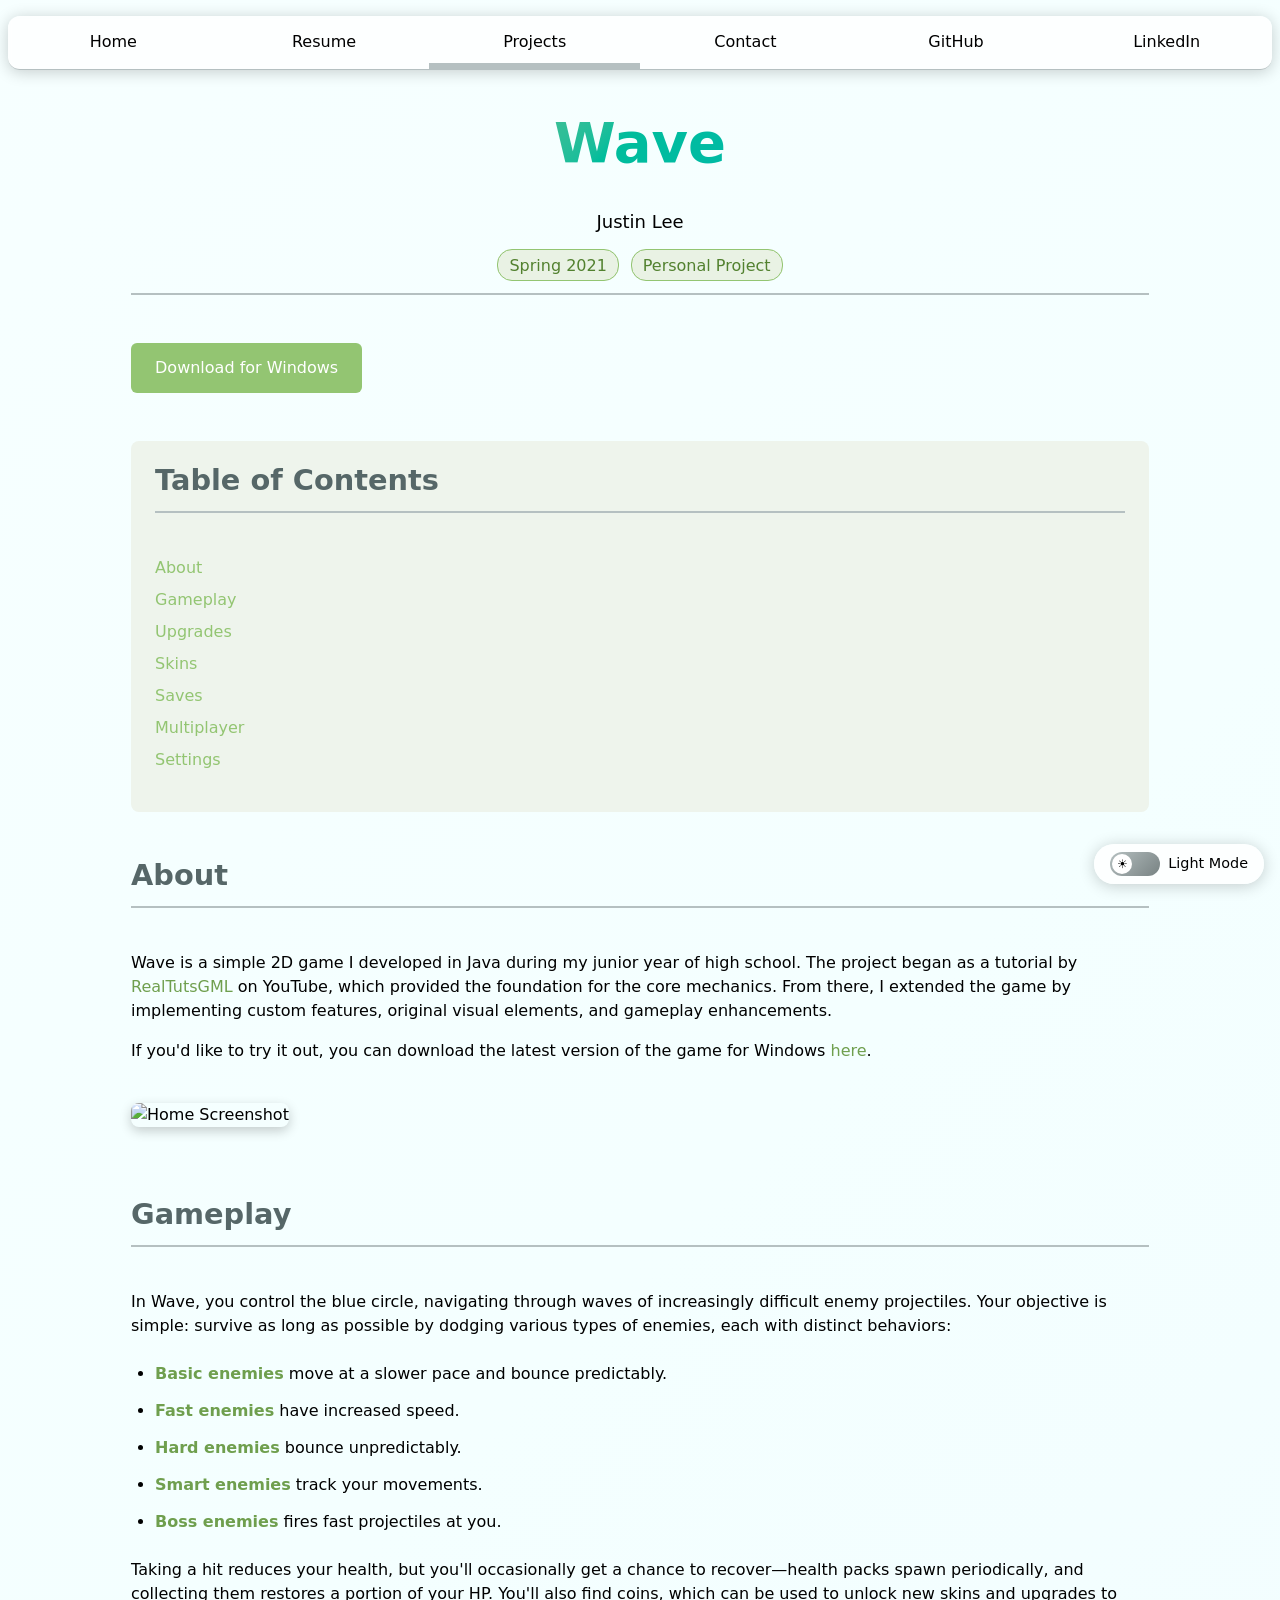
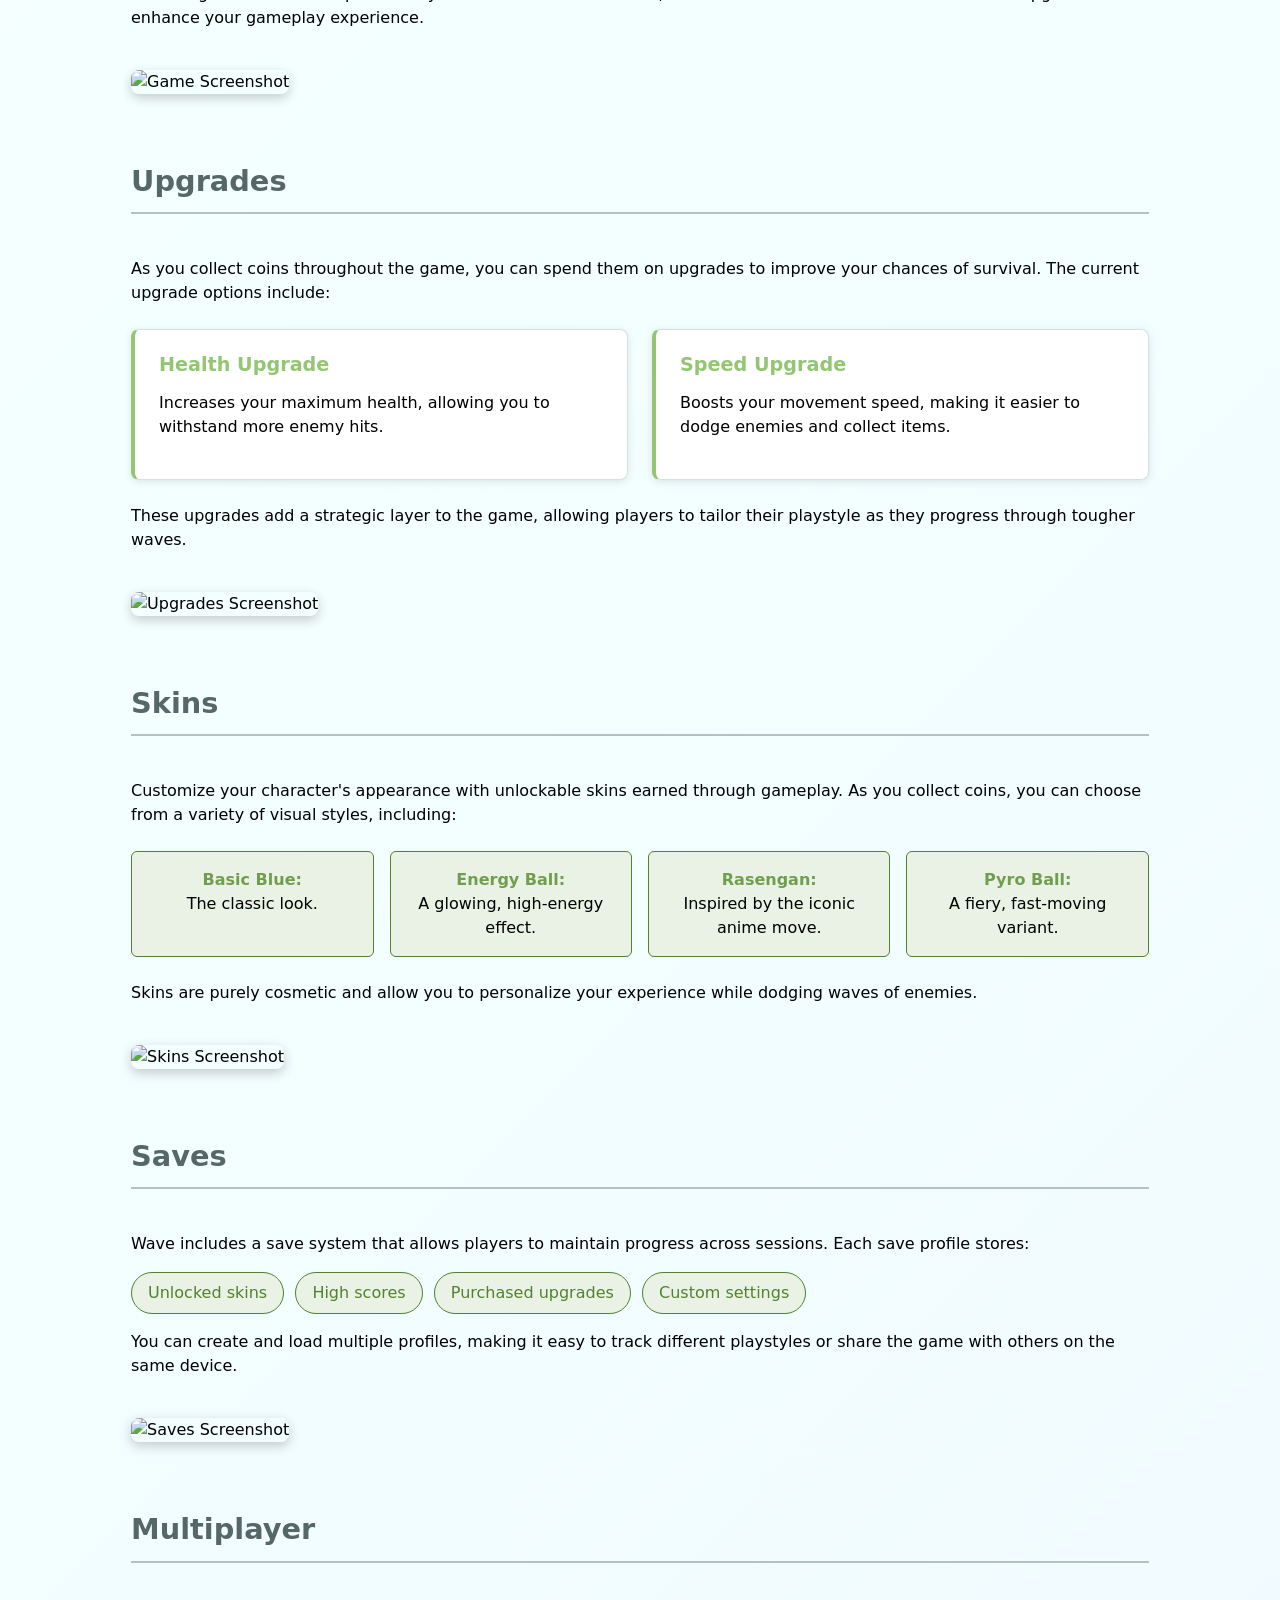
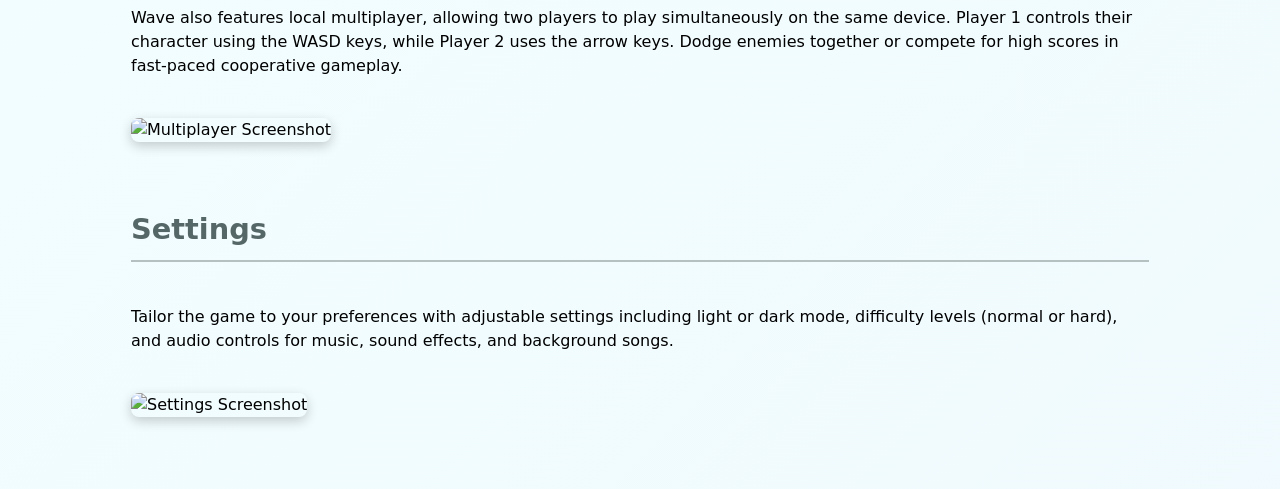
==== docs/index.html @ 5faae8b4 "fixed nav colors" ====
<!DOCTYPE html>
<html lang="en">

<head>
    <script src="script.js"></script>
    <link rel="stylesheet" href="styles.css">
    <meta charset="UTF-8">
    <meta name="viewport" content="width=device-width, initial-scale=1.0">
    <title>Justin Lee: Wave</title>
    <link rel="icon" type="image/x-icon" href="favicon.ico">
</head>

<body>
    <div class="content project-detail">
        <header class="project-header">
            <h1>Wave</h1>
            <div class="project-meta">
                <p class="project-author">Justin Lee</p>
                <div class="project-info">
                    <span class="project-date">Spring 2021</span>
                    <span class="project-category">Personal Project</span>
                </div>
            </div>
        </header>

        <div class="project-badges">
            <a href="https://github.com/musubi3/Wave/releases" target="_blank" class="project-download">Download for Windows</a>
        </div>

        <nav class="project-toc">
            <h2>Table of Contents</h2>
            <ul>
                <li><a href="#about">About</a></li>
                <li><a href="#gameplay">Gameplay</a></li>
                <li><a href="#upgrades">Upgrades</a></li>
                <li><a href="#skins">Skins</a></li>
                <li><a href="#saves">Saves</a></li>
                <li><a href="#multiplayer">Multiplayer</a></li>
                <li><a href="#settings">Settings</a></li>
            </ul>
        </nav>

        <section id="about" class="project-section">
            <h2>About</h2>
            <p>Wave is a simple 2D game I developed in Java during my junior year of high school. The project began as a
                tutorial by <a href="https://youtu.be/1gir2R7G9ws?si=3tcz1yNh1YVnM3s3" target="_blank">RealTutsGML</a>
                on YouTube, which provided the foundation for the core mechanics. From there, I extended the game by
                implementing custom features, original visual elements, and gameplay enhancements.</p>

            <p>If you'd like to try it out, you can download the latest version of the game for Windows <a
                    href="https://github.com/musubi3/Wave/releases" target="_blank">here</a>.</p>

            <img src="https://i.postimg.cc/P58YtTZk/Screenshot-2025-06-25-023050.png" alt="Home Screenshot"
                class="project-image">
        </section>

        <section id="gameplay" class="project-section">
            <h2>Gameplay</h2>
            <p>In Wave, you control the blue circle, navigating through waves of increasingly difficult enemy
                projectiles. Your objective is simple: survive as long as possible by dodging various types of enemies,
                each with distinct behaviors:</p>

            <ul class="enemy-list">
                <li><strong>Basic enemies</strong> move at a slower pace and bounce predictably.</li>
                <li><strong>Fast enemies</strong> have increased speed.</li>
                <li><strong>Hard enemies</strong> bounce unpredictably.</li>
                <li><strong>Smart enemies</strong> track your movements.</li>
                <li><strong>Boss enemies</strong> fires fast projectiles at you.</li>
            </ul>

            <p>Taking a hit reduces your health, but you'll occasionally get a chance to recover—health packs spawn
                periodically, and collecting them restores a portion of your HP. You'll also find coins, which can be
                used to unlock new skins and upgrades to enhance your gameplay experience.</p>

            <img src="https://i.postimg.cc/SNkLqJfF/gameplay.png" alt="Game Screenshot" class="project-image">
        </section>

        <section id="upgrades" class="project-section">
            <h2>Upgrades</h2>
            <p>As you collect coins throughout the game, you can spend them on upgrades to improve your chances of
                survival. The current upgrade options include:</p>

            <div class="feature-grid">
                <div class="feature-item">
                    <h3>Health Upgrade</h3>
                    <p>Increases your maximum health, allowing you to withstand more enemy hits.</p>
                </div>
                <div class="feature-item">
                    <h3>Speed Upgrade</h3>
                    <p>Boosts your movement speed, making it easier to dodge enemies and collect items.</p>
                </div>
            </div>

            <p>These upgrades add a strategic layer to the game, allowing players to tailor their playstyle as they
                progress through tougher waves.</p>

            <img src="https://i.postimg.cc/kXM2586C/Screenshot-2025-06-25-024602.png" alt="Upgrades Screenshot"
                class="project-image">
        </section>

        <section id="skins" class="project-section">
            <h2>Skins</h2>
            <p>Customize your character's appearance with unlockable skins earned through gameplay. As you collect
                coins, you can choose from a variety of visual styles, including:</p>

            <ul class="skin-list">
                <li><strong>Basic Blue:</strong><br>The classic look.</li>
                <li><strong>Energy Ball:</strong><br>A glowing, high-energy effect.</li>
                <li><strong>Rasengan:</strong><br>Inspired by the iconic anime move.</li>
                <li><strong>Pyro Ball:</strong><br>A fiery, fast-moving variant.</li>
            </ul>

            <p>Skins are purely cosmetic and allow you to personalize your experience while dodging waves of enemies.
            </p>

            <img src="https://i.postimg.cc/BbFfSmTp/Screenshot-2025-06-25-024614.png" alt="Skins Screenshot"
                class="project-image">
        </section>

        <section id="saves" class="project-section">
            <h2>Saves</h2>
            <p>Wave includes a save system that allows players to maintain progress across sessions. Each save profile
                stores:</p>

            <ul class="feature-list">
                <li>Unlocked skins</li>
                <li>High scores</li>
                <li>Purchased upgrades</li>
                <li>Custom settings</li>
            </ul>

            <p>You can create and load multiple profiles, making it easy to track different playstyles or share the game
                with others on the same device.</p>

            <img src="https://i.postimg.cc/NjYpFd8M/Screenshot-2025-06-25-024520.png" alt="Saves Screenshot"
                class="project-image">
        </section>

        <section id="multiplayer" class="project-section">
            <h2>Multiplayer</h2>
            <p>Wave also features local multiplayer, allowing two players to play simultaneously on the same device.
                Player 1 controls their character using the WASD keys, while Player 2 uses the arrow keys. Dodge enemies
                together or compete for high scores in fast-paced cooperative gameplay.</p>

            <img src="https://i.postimg.cc/QtF547D1/multiplayer.png" alt="Multiplayer Screenshot" class="project-image">
        </section>

        <section id="settings" class="project-section">
            <h2>Settings</h2>
            <p>Tailor the game to your preferences with adjustable settings including light or dark mode, difficulty
                levels (normal or hard), and audio controls for music, sound effects, and background songs.</p>

            <img src="https://i.postimg.cc/9fb0dQqT/settings.png" alt="Settings Screenshot" class="project-image">
        </section>
    </div>
</body>

</html>
---- docs/styles.css ----
:root {
    --color-accent: oklch(0.7686 0.1236 133.88);
    --max-width: 100ch;
    color-scheme: light dark;
}

/* Auto mode (respects OS preference) */
:root:not([color-scheme]) {
    --gradient1: oklch(100% 3% 200);
    --gradient2: oklch(98% 3% 220);
    --nav-bg: rgba(255, 255, 255, 0.8);
    --nav-bottom: oklch(80% 3% 200);
    --nav-shadow: oklch(0% 0% 0 / 0.2);

    --h2-bottom: oklch(80% 3% 200);
    --hero-h2: oklch(50% 5% 200);
    --tag-bg: oklch(from var(--color-accent) 95% 5% h);
    --toc-bg: oklch(from var(--color-accent) 96% 3% h);
    --tag-text: oklch(from var(--color-accent) 55% c h);
    --tag-hover: oklch(from var(--color-accent) 90% 5% h);
    --code: oklch(from var(--color-accent) 96% 3% h);
    --card-bg: white;
    --card-shadow: oklch(0% 0% 0 / 0.1);
    --card-border: oklch(90% 3% 200);
    --card-hover: oklch(0% 0% 0 / 0.15);
    --link: oklch(from var(--color-accent) 65% c h);
    --link-hover: oklch(from var(--color-accent) 80% c h);
    --text: black;

    --download: var(--color-accent);
    --download-hover: oklch(from var(--color-accent) 55% c h);
}

/* Dark mode when OS prefers dark and no manual override */
@media (prefers-color-scheme: dark) {
    :root:not([color-scheme]) {
        --gradient1: oklch(27% 3% 200);
        --gradient2: oklch(25% 3% 220);
        --nav-bg: rgba(50, 50, 50, 0.8);
        --nav-bottom: oklch(50% 3% 200);
        --nav-shadow: oklch(0% 0% 0 / 0.4);

        --h2-bottom: oklch(55% 3% 200);
        --hero-h2: oklch(70% 5% 200);
        --tag-bg: oklch(from var(--color-accent) 30% 10% h);
        --toc-bg: oklch(from var(--color-accent) 29% 3% h);
        --tag-text: var(--color-accent);
        --tag-hover: oklch(from var(--color-accent) 55% c h);
        --code: oklch(from var(--color-accent) 35% 3% h);
        --card-bg: oklch(25% 3% 200);
        --card-shadow: oklch(0% 0% 0 / 0.2);
        --card-border: oklch(35% 3% 200);
        --card-hover: oklch(0% 0% 0 / 0.7);
        --link: oklch(from var(--color-accent) 80% c h);
        --link-hover: oklch(from var(--color-accent) 95% c h);
        --text: oklch(85% 5% 200);

        --download: oklch(from var(--color-accent) 55% c h);
        --download-hover: var(--color-accent);
    }
}

:root[color-scheme="light"] {
    --gradient1: oklch(100% 3% 200);
    --gradient2: oklch(98% 3% 220);
    --nav-bg: rgba(255, 255, 255, 0.8);
    --nav-bottom: oklch(80% 3% 200);
    --nav-shadow: oklch(0% 0% 0 / 0.2);

    --h2-bottom: oklch(80% 3% 200);
    --hero-h2: oklch(50% 5% 200);
    --tag-bg: oklch(from var(--color-accent) 95% 5% h);
    --toc-bg: oklch(from var(--color-accent) 96% 3% h);
    --tag-text: oklch(from var(--color-accent) 55% c h);
    --tag-hover: oklch(from var(--color-accent) 90% 5% h);
    --code: oklch(from var(--color-accent) 96% 3% h);
    --card-bg: white;
    --card-shadow: oklch(0% 0% 0 / 0.1);
    --card-border: oklch(90% 3% 200);
    --card-hover: oklch(0% 0% 0 / 0.15);
    --link: oklch(from var(--color-accent) 65% c h);
    --link-hover: oklch(from var(--color-accent) 80% c h);
    --text: black;

    --download: var(--color-accent);
    --download-hover: oklch(from var(--color-accent) 55% c h);
}

:root[color-scheme="dark"] {
    --gradient1: oklch(27% 3% 200);
    --gradient2: oklch(25% 3% 220);
    --nav-bg: rgba(50, 50, 50, 0.8);
    --nav-bottom: oklch(50% 3% 200);
    --nav-shadow: oklch(0% 0% 0 / 0.4);

    --h2-bottom: oklch(55% 3% 200);
    --hero-h2: oklch(70% 5% 200);
    --tag-bg: oklch(from var(--color-accent) 30% 10% h);
    --toc-bg: oklch(from var(--color-accent) 29% 3% h);
    --tag-text: var(--color-accent);
    --tag-hover: oklch(from var(--color-accent) 55% c h);
    --code: oklch(from var(--color-accent) 35% 3% h);
    --card-bg: oklch(25% 3% 200);
    --card-shadow: oklch(0% 0% 0 / 0.2);
    --card-border: oklch(35% 3% 200);
    --card-hover: oklch(0% 0% 0 / 0.7);
    --link: oklch(from var(--color-accent) 80% c h);
    --link-hover: oklch(from var(--color-accent) 95% c h);
    --text: oklch(85% 5% 200);

    --download: oklch(from var(--color-accent) 55% c h);
    --download-hover: var(--color-accent);
}


body {
    font: 100%/1.5 system-ui;
    margin-top: 0;
    background: linear-gradient(135deg, var(--gradient1) 0%, var(--gradient2) 100%);
    min-height: 100vh;
    background-color: canvas;
    color: canvastext;
}

a {
    color: var(--link);
    text-decoration: none;
    transition: all 0.2s ease;
}

a:hover {
    color: var(--link-hover);
}

.content {
    max-width: var(--max-width);
    margin-inline: max(1em, (100% - var(--max-width)) / 2);
    color: var(--text);
}

.content h2 {
    border-bottom: 2px solid var(--h2-bottom);
    padding-bottom: 0.5em;
    margin-bottom: 1.5em;
    font-size: 1.8em;
}

.project-header {
    text-align: center;
    margin-bottom: 2em;
    padding-bottom: 1em;
    border-bottom: 2px solid var(--h2-bottom);
}

.project-hero {
    max-width: 65ch;
    height: auto;
    margin-bottom: 0;
}

.project-author {
    font-weight: 500;
    font-size: large;
}

.project-date,
.project-category {
    background: var(--tag-bg);
    border: 1px solid var(--color-accent);
    color: var(--tag-text);
    margin: 0.2em;
    padding: 0.35em 0.7em;
    border-radius: 15px;
}

.project-toc {
    background: var(--toc-bg);
    padding: 1.5em;
    border-radius: 8px;
    margin: 2em 0;
}

.project-toc h2 {
    margin-top: 0;
}

.project-toc ul {
    list-style: none;
    padding: 0;
}

.project-toc li {
    margin: 0.5em 0;
}

.project-toc a {
    color: var(--color-accent);
    text-decoration: none;
}

.project-toc a:hover {
    text-decoration: underline;
}

.nav-wrapper {
    position: sticky;
    top: 1em;
    z-index: 1000;
    margin-bottom: 2em;
}

.nav-wrapper nav {
    display: flex;
    max-width: 125ch;
    margin-inline: max(1em, (100% - 125ch) / 2);
    border-bottom: 1px solid var(--nav-bottom);
    background: var(--nav-bg);
    box-shadow: 0 2px 16px var(--nav-shadow);
    border-radius: 12px;
    overflow: hidden;
    margin: 1em auto 2em;
    backdrop-filter: blur(2px);
}


.nav-wrapper nav a {
    flex: 1;
    text-decoration: none;
    color: inherit;
    text-align: center;
    padding: 0.9em;
    transition: all 0.2s ease;
}

.nav-wrapper nav a:hover {
    border-bottom: 0.4em solid var(--color-accent);
    padding-bottom: 0.1em;
    background-color: color-mix(in oklch, var(--color-accent, oklch(65% 50% 200)), canvas 85%);
}


.nav-wrapper nav a.current {
    border-bottom: 0.4em solid var(--nav-bottom);
    padding-bottom: 0.1em
}

/* Theme Toggle Styles - BOTTOM RIGHT */
.theme-switcher {
    position: fixed;
    bottom: 1em;
    /* Changed from top to bottom */
    right: 1em;
    /* Keep right */
    display: flex;
    align-items: center;
    gap: 0.5em;
    background: var(--nav-bg);
    padding: 0.5em 1em;
    border-radius: 50px;
    box-shadow: 0 2px 16px var(--nav-shadow);
    z-index: 1001;
    backdrop-filter: blur(2px);
}

.theme-label {
    font-size: 0.9em;
    font-weight: 500;
    color: var(--text-color);
}

/* Switch styles */
.switch {
    position: relative;
    display: inline-block;
    width: 50px;
    height: 24px;
}

.switch input {
    opacity: 0;
    width: 0;
    height: 0;
}

.slider {
    position: absolute;
    cursor: pointer;
    top: 0;
    left: 0;
    right: 0;
    bottom: 0;
    background: linear-gradient(135deg, oklch(80% 3% 200), oklch(60% 3% 200));
    transition: .3s;
    border-radius: 34px;
}

.slider:before {
    position: absolute;
    content: "☀️";
    height: 20px;
    width: 20px;
    left: 2px;
    bottom: 2px;
    background: white;
    border-radius: 50%;
    transition: .3s;
    display: flex;
    align-items: center;
    justify-content: center;
    font-size: 12px;
    line-height: 1;
}

input:checked+.slider {
    background: linear-gradient(135deg, oklch(50% 3% 200), oklch(30% 3% 200));
}

input:checked+.slider:before {
    content: "🌙";
    transform: translateX(26px);
}

h1,
h2,
h3,
h4,
h5,
h6 {
    line-height: 1.1;
    text-wrap: balance;
    margin-bottom: 0.5em;
}

h1 {
    font-size: 350%;
    background: linear-gradient(135deg, var(--color-accent), oklch(65% 50% 200));
    -webkit-background-clip: text;
    background-clip: text;
    -webkit-text-fill-color: transparent;
    line-height: 1.3;
}

h2 {
    font-size: 200%;
    color: var(--hero-h2);
}

h3 {
    font-size: 150%;
}

h4 {
    font-size: 120%;
}

h5,
h6 {
    font-size: 110%;
}

strong {
    color: var(--link);
}

.project-section {
    margin: 3em 0;
}

/* Game-specific styles */
.project-download {
    background: var(--download);
    color: white;
    padding: 0.8em 1.5em;
    border-radius: 6px;
    text-decoration: none;
    font-weight: 500;
    display: inline-block;
    margin: 1em 0;
    transition: all 0.2s ease;
}

.project-download:hover {
    color: white;
    background: var(--download-hover);
}

.project-download:active,
.project-download:focus {
    background: var(--download);
}

.project-image {
    max-width: 100%;
    height: auto;
    border-radius: 8px;
    box-shadow: 0 4px 12px oklch(0% 0% 0 / 0.2);
    margin: 1.5em 0;
}

.enemy-list {
    margin: 1.5em 0;
    padding-left: 1.5em;
}

.enemy-list li {
    margin-bottom: 0.8em;
    line-height: 1.5;
}

.feature-list {
    display: flex;
    flex-wrap: wrap;
    gap: 0.7em;
    list-style: none;
    padding: 0;
}

.feature-list li {
    padding: 0.5em 1em;
    border-radius: 25px;
    margin: 0;
    font-weight: 500;
    background: var(--tag-bg);
    border: 1px solid var(--tag-text);
    color: var(--tag-text);
    text-decoration: none;
    transition: all 0.2s ease;
}

.feature-list li:hover {
    box-shadow: 0 4px 12px oklch(0% 0% 0 / 0.2);
    transform: translateY(-1px);
}

.feature-grid {
    display: grid;
    grid-template-columns: repeat(auto-fit, minmax(250px, 1fr));
    gap: 1.5em;
    margin: 1.5em 0;
}

.feature-grid {
    display: grid;
    grid-template-columns: repeat(auto-fit, minmax(250px, 1fr));
    gap: 1.5em;
    margin: 1.5em 0;
}

.feature-item {
    background: var(--card-bg);
    padding: 1.5em;
    border-radius: 8px;
    border-left: 4px solid var(--color-accent);
    box-shadow: 0 2px 8px var(--card-shadow);
    border-right: 1px solid var(--card-border);
    border-top: 1px solid var(--card-border);
    border-bottom: 1px solid var(--card-border);
    transition: all 0.2s ease;
}

.feature-item:hover {
    box-shadow: 0 4px 12px var(--card-hover);
    transform: translateY(-2px);
}

.feature-item h3 {
    color: var(--color-accent);
    margin: 0 0 0.5em 0;
    font-size: 1.2em;
}

.skin-list {
    display: grid;
    grid-template-columns: repeat(auto-fit, minmax(200px, 1fr));
    gap: 1em;
    list-style: none;
    padding: 0;
    margin: 1.5em 0;
}

.skin-list li {
    background: var(--tag-bg);
    padding: 1em;
    border-radius: 6px;
    text-align: center;
    border: 1px solid var(--tag-text);
    transition: all 0.2s ease;
}

.skin-list li:hover {
    box-shadow: 0 4px 12px oklch(0% 0% 0 / 0.2);
    transform: translateY(-1px);
}

/* Hide hamburger menu by default (desktop) */
.menu-toggle {
    display: none;
    background: none;
    border: none;
    font-size: 1.5em;
    padding: 0.5em;
    cursor: pointer;
    color: var(--color-accent);
}

/* MOBILE */
@media (max-width: 768px) {
    .hero-image img {
        width: 100%;
        height: auto;
    }

    .nav-wrapper {
        position: sticky;
        top: 0;
        z-index: 1000;
        background: var(--nav-bg);
        width: 100%;
        /* Ensures full width */
        border-bottom: 1px solid var(--nav-bottom);
        margin: 0;
        /* Remove margin gap */
    }

    .nav-wrapper nav {
        display: flex;
        flex-direction: column;
        position: absolute;
        top: 100%;
        left: 0;
        right: 0;
        width: 90%;
        /* make sure it stretches across */
        background: var(--nav-bg);
        box-shadow: 0 4px 12px var(--nav-shadow);
        border-radius: 12px;
        transform: translateY(-100%);
        opacity: 0;
        visibility: hidden;
        transition: all 0.3s ease;
    }

    .nav-wrapper nav.active {
        transform: translateY(0);
        opacity: 1;
        visibility: visible;
    }

    /* Make sure hamburger stays visible and clean */
    .menu-toggle {
        display: block;
        font-size: 1.8em;
        color: var(--color-accent);
        background: transparent !important;
        border: none;
        cursor: pointer;
        padding: 0.5em 0.8em;
    }

    .menu-toggle:focus,
    .menu-toggle:active {
        outline: none;
        background: transparent !important;
        /* Prevent green box */
    }

    body {
        margin: 0;
        overflow-x: hidden;
        /* avoid horizontal scrollbars */
        padding-bottom: 1.5em;
    }
}
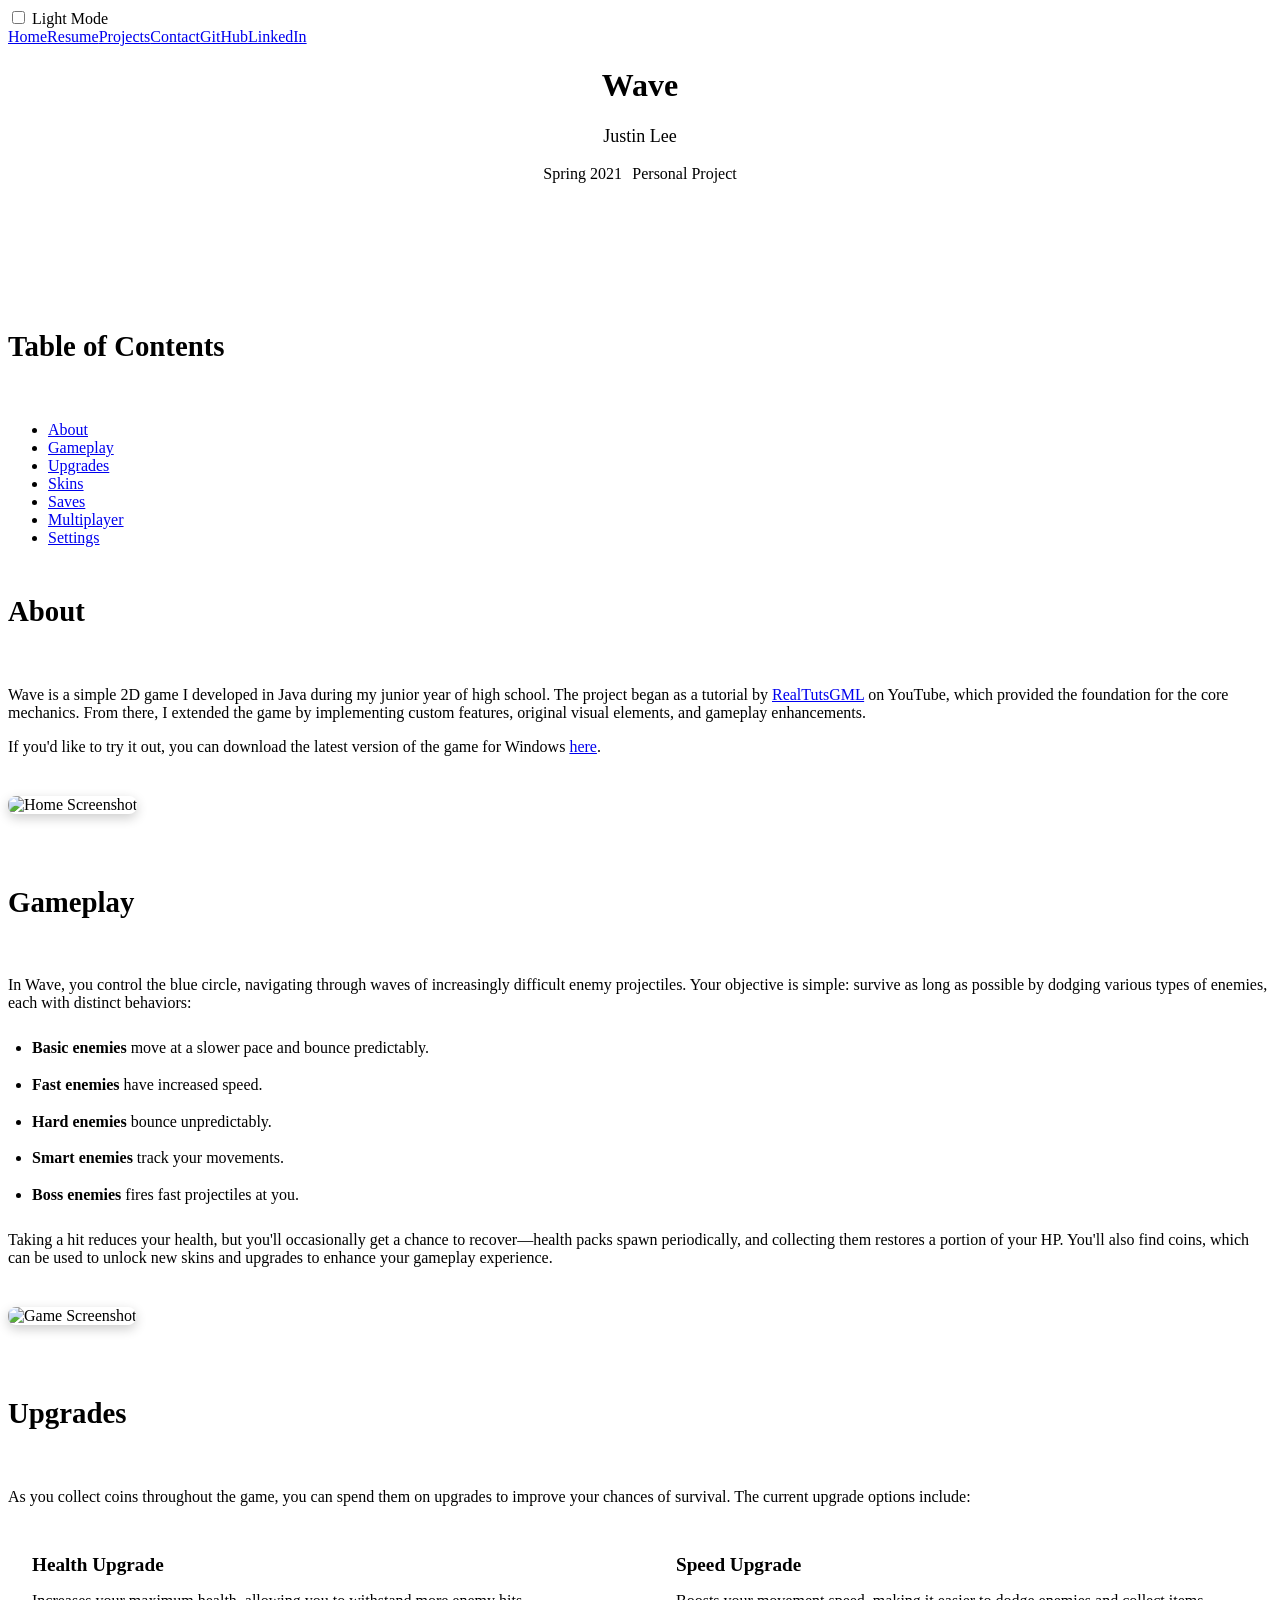
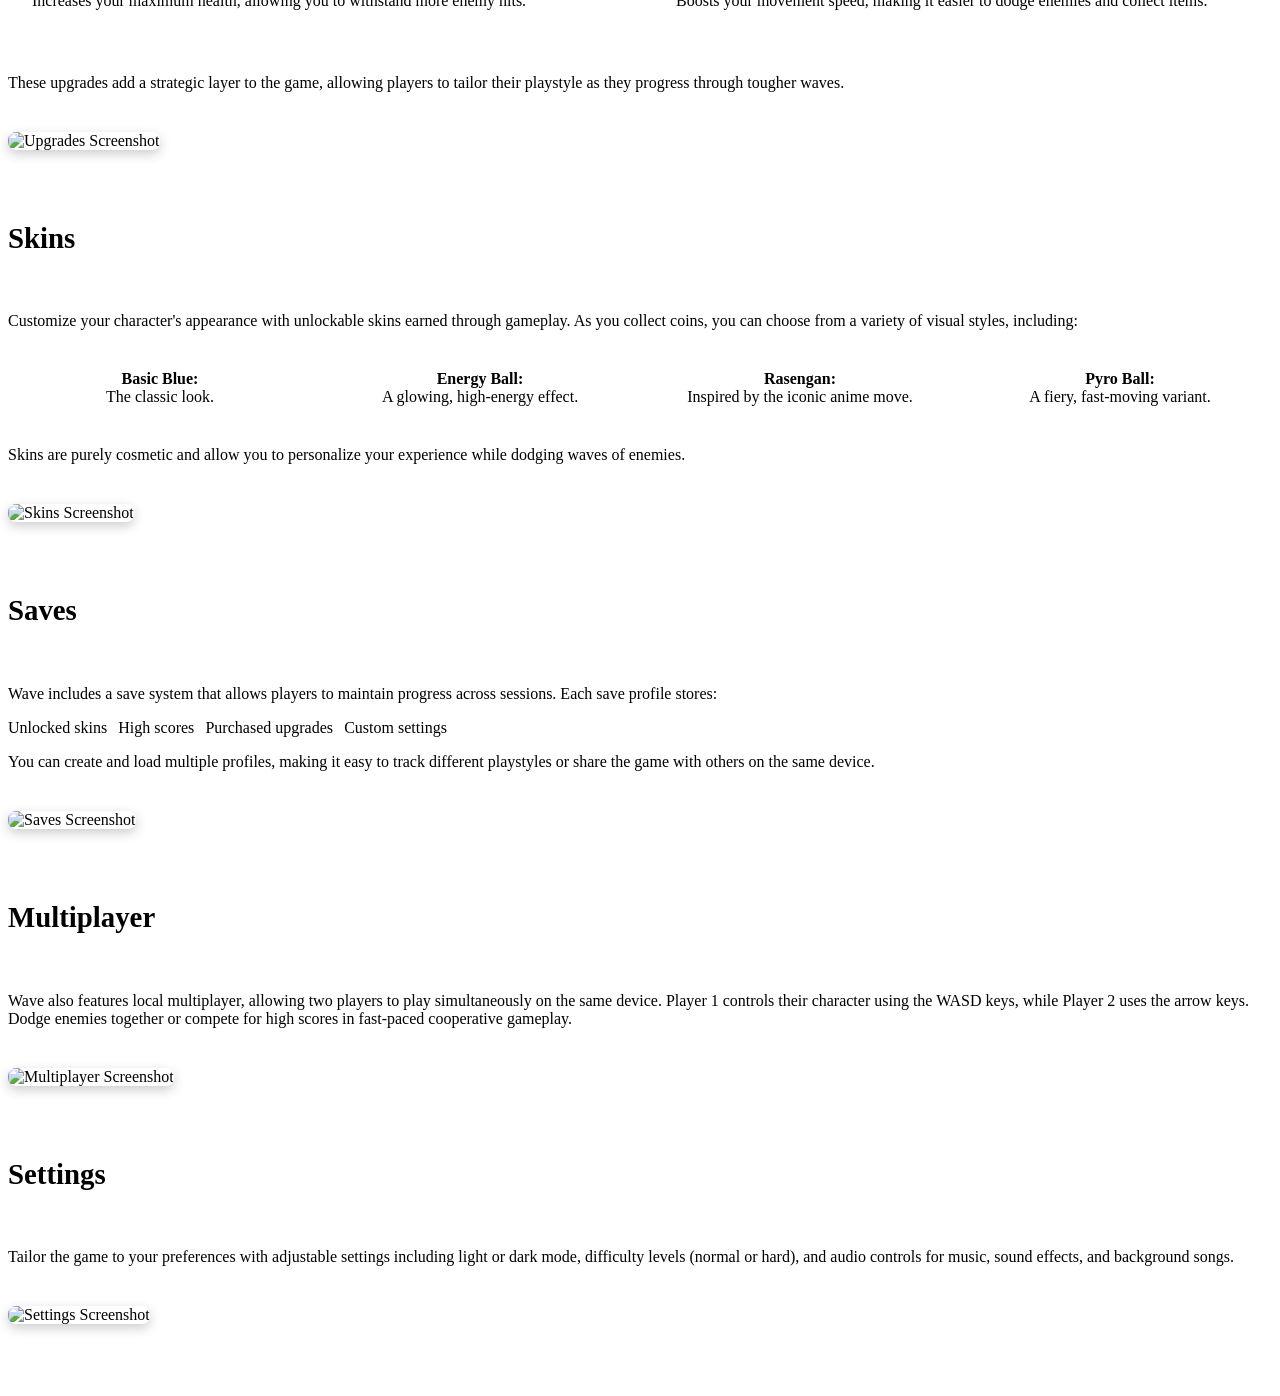
==== commit 3f89b64c: "Implemented global CSS" ====
--- a/docs/index.html
+++ b/docs/index.html
@@ -3,6 +3,7 @@
 
 <head>
     <script src="script.js"></script>
+    <link rel="stylesheet" href="https://musubi3.github.io/global.css">
     <link rel="stylesheet" href="styles.css">
     <meta charset="UTF-8">
     <meta name="viewport" content="width=device-width, initial-scale=1.0">
@@ -17,8 +18,8 @@
             <div class="project-meta">
                 <p class="project-author">Justin Lee</p>
                 <div class="project-info">
-                    <span class="project-date">Spring 2021</span>
-                    <span class="project-category">Personal Project</span>
+                    <span class="tag project-date">Spring 2021</span>
+                    <span class="tag project-category">Personal Project</span>
                 </div>
             </div>
         </header>
@@ -27,7 +28,7 @@
             <a href="https://github.com/musubi3/Wave/releases" target="_blank" class="project-download">Download for Windows</a>
         </div>
 
-        <nav class="project-toc">
+        <nav class="toc">
             <h2>Table of Contents</h2>
             <ul>
                 <li><a href="#about">About</a></li>
@@ -81,11 +82,11 @@
                 survival. The current upgrade options include:</p>
 
             <div class="feature-grid">
-                <div class="feature-item">
+                <div class="card feature-item">
                     <h3>Health Upgrade</h3>
                     <p>Increases your maximum health, allowing you to withstand more enemy hits.</p>
                 </div>
-                <div class="feature-item">
+                <div class="card feature-item">
                     <h3>Speed Upgrade</h3>
                     <p>Boosts your movement speed, making it easier to dodge enemies and collect items.</p>
                 </div>
@@ -123,10 +124,10 @@
                 stores:</p>
 
             <ul class="feature-list">
-                <li>Unlocked skins</li>
-                <li>High scores</li>
-                <li>Purchased upgrades</li>
-                <li>Custom settings</li>
+                <li class="tag">Unlocked skins</li>
+                <li class="tag">High scores</li>
+                <li class="tag">Purchased upgrades</li>
+                <li class="tag">Custom settings</li>
             </ul>
 
             <p>You can create and load multiple profiles, making it easy to track different playstyles or share the game
--- a/docs/styles.css
+++ b/docs/styles.css
@@ -1,141 +1,98 @@
-:root {
-    --color-accent: oklch(0.7686 0.1236 133.88);
-    --max-width: 100ch;
-    color-scheme: light dark;
-}
-
 /* Auto mode (respects OS preference) */
 :root:not([color-scheme]) {
-    --gradient1: oklch(100% 3% 200);
-    --gradient2: oklch(98% 3% 220);
-    --nav-bg: rgba(255, 255, 255, 0.8);
-    --nav-bottom: oklch(80% 3% 200);
-    --nav-shadow: oklch(0% 0% 0 / 0.2);
-
-    --h2-bottom: oklch(80% 3% 200);
-    --hero-h2: oklch(50% 5% 200);
-    --tag-bg: oklch(from var(--color-accent) 95% 5% h);
-    --toc-bg: oklch(from var(--color-accent) 96% 3% h);
-    --tag-text: oklch(from var(--color-accent) 55% c h);
-    --tag-hover: oklch(from var(--color-accent) 90% 5% h);
-    --code: oklch(from var(--color-accent) 96% 3% h);
-    --card-bg: white;
-    --card-shadow: oklch(0% 0% 0 / 0.1);
-    --card-border: oklch(90% 3% 200);
-    --card-hover: oklch(0% 0% 0 / 0.15);
-    --link: oklch(from var(--color-accent) 65% c h);
-    --link-hover: oklch(from var(--color-accent) 80% c h);
-    --text: black;
-
     --download: var(--color-accent);
     --download-hover: oklch(from var(--color-accent) 55% c h);
+    --skin-shadow: oklch(0% 0% 0 / 0.2);
 }
 
 /* Dark mode when OS prefers dark and no manual override */
 @media (prefers-color-scheme: dark) {
     :root:not([color-scheme]) {
-        --gradient1: oklch(27% 3% 200);
-        --gradient2: oklch(25% 3% 220);
-        --nav-bg: rgba(50, 50, 50, 0.8);
-        --nav-bottom: oklch(50% 3% 200);
-        --nav-shadow: oklch(0% 0% 0 / 0.4);
-
-        --h2-bottom: oklch(55% 3% 200);
-        --hero-h2: oklch(70% 5% 200);
-        --tag-bg: oklch(from var(--color-accent) 30% 10% h);
-        --toc-bg: oklch(from var(--color-accent) 29% 3% h);
-        --tag-text: var(--color-accent);
-        --tag-hover: oklch(from var(--color-accent) 55% c h);
-        --code: oklch(from var(--color-accent) 35% 3% h);
-        --card-bg: oklch(25% 3% 200);
-        --card-shadow: oklch(0% 0% 0 / 0.2);
-        --card-border: oklch(35% 3% 200);
-        --card-hover: oklch(0% 0% 0 / 0.7);
-        --link: oklch(from var(--color-accent) 80% c h);
-        --link-hover: oklch(from var(--color-accent) 95% c h);
-        --text: oklch(85% 5% 200);
-
         --download: oklch(from var(--color-accent) 55% c h);
         --download-hover: var(--color-accent);
+        --skin-shadow: oklch(0% 0% 0 / 0.7);
     }
 }
 
 :root[color-scheme="light"] {
-    --gradient1: oklch(100% 3% 200);
-    --gradient2: oklch(98% 3% 220);
-    --nav-bg: rgba(255, 255, 255, 0.8);
-    --nav-bottom: oklch(80% 3% 200);
-    --nav-shadow: oklch(0% 0% 0 / 0.2);
-
-    --h2-bottom: oklch(80% 3% 200);
-    --hero-h2: oklch(50% 5% 200);
-    --tag-bg: oklch(from var(--color-accent) 95% 5% h);
-    --toc-bg: oklch(from var(--color-accent) 96% 3% h);
-    --tag-text: oklch(from var(--color-accent) 55% c h);
-    --tag-hover: oklch(from var(--color-accent) 90% 5% h);
-    --code: oklch(from var(--color-accent) 96% 3% h);
-    --card-bg: white;
-    --card-shadow: oklch(0% 0% 0 / 0.1);
-    --card-border: oklch(90% 3% 200);
-    --card-hover: oklch(0% 0% 0 / 0.15);
-    --link: oklch(from var(--color-accent) 65% c h);
-    --link-hover: oklch(from var(--color-accent) 80% c h);
-    --text: black;
-
     --download: var(--color-accent);
     --download-hover: oklch(from var(--color-accent) 55% c h);
+    --skin-shadow: oklch(0% 0% 0 / 0.2);
 }
 
 :root[color-scheme="dark"] {
-    --gradient1: oklch(27% 3% 200);
-    --gradient2: oklch(25% 3% 220);
-    --nav-bg: rgba(50, 50, 50, 0.8);
-    --nav-bottom: oklch(50% 3% 200);
-    --nav-shadow: oklch(0% 0% 0 / 0.4);
-
-    --h2-bottom: oklch(55% 3% 200);
-    --hero-h2: oklch(70% 5% 200);
-    --tag-bg: oklch(from var(--color-accent) 30% 10% h);
-    --toc-bg: oklch(from var(--color-accent) 29% 3% h);
-    --tag-text: var(--color-accent);
-    --tag-hover: oklch(from var(--color-accent) 55% c h);
-    --code: oklch(from var(--color-accent) 35% 3% h);
-    --card-bg: oklch(25% 3% 200);
-    --card-shadow: oklch(0% 0% 0 / 0.2);
-    --card-border: oklch(35% 3% 200);
-    --card-hover: oklch(0% 0% 0 / 0.7);
-    --link: oklch(from var(--color-accent) 80% c h);
-    --link-hover: oklch(from var(--color-accent) 95% c h);
-    --text: oklch(85% 5% 200);
-
     --download: oklch(from var(--color-accent) 55% c h);
     --download-hover: var(--color-accent);
-}
-
-
-body {
-    font: 100%/1.5 system-ui;
-    margin-top: 0;
-    background: linear-gradient(135deg, var(--gradient1) 0%, var(--gradient2) 100%);
-    min-height: 100vh;
-    background-color: canvas;
-    color: canvastext;
-}
-
-a {
-    color: var(--link);
-    text-decoration: none;
-    transition: all 0.2s ease;
-}
-
-a:hover {
-    color: var(--link-hover);
-}
-
-.content {
-    max-width: var(--max-width);
-    margin-inline: max(1em, (100% - var(--max-width)) / 2);
-    color: var(--text);
+    --skin-shadow: oklch(0% 0% 0 / 0.4);
+}
+
+/* ANIMATION */
+.project-detail > * {
+  opacity: 0;
+  animation: waveIn 0.8s ease forwards;
+}
+
+.project-header { animation-delay: 0.1s; }
+.project-badges { animation-delay: 0.2s; }
+.project-toc { animation-duration: 1s; animation-delay: 0.3s; }
+#about { animation-delay: 0.4s; }
+#gameplay { animation-delay: 0.5s; }
+#upgrades { animation-delay: 0.6s; }
+#skins { animation-delay: 0.7s; }
+#saves { animation-delay: 0.8s; }
+#multiplayer { animation-delay: 0.9s; }
+#settings { animation-delay: 1s; }
+
+/* Enemy spawn animations */
+.enemy-list li {
+  opacity: 0;
+  transform: translateX(-50px);
+  animation: enemySpawn 0.6s ease forwards;
+}
+
+.enemy-list li:nth-child(1) { animation-delay: 0.6s; }
+.enemy-list li:nth-child(2) { animation-delay: 0.7s; }
+.enemy-list li:nth-child(3) { animation-delay: 0.8s; }
+.enemy-list li:nth-child(4) { animation-delay: 0.9s; }
+.enemy-list li:nth-child(5) { animation-delay: 1s; }
+
+/* Keyframes */
+@keyframes waveIn {
+  to {
+    opacity: 1;
+    transform: translateY(0) scale(1);
+  }
+}
+
+@keyframes enemySpawn {
+  to {
+    opacity: 1;
+    transform: translateX(0) scale(1);
+  }
+}
+
+@keyframes upgradeUnlock {
+  to {
+    opacity: 1;
+    transform: translateY(0) rotateX(0);
+  }
+}
+
+@keyframes skinTransform {
+  to {
+    opacity: 1;
+    transform: scale(1) rotate(0);
+  }
+}
+
+/* Hover effects */
+.project-download:hover {
+  animation: hoverPulse 0.5s ease-in-out;
+}
+
+@keyframes hoverPulse {
+  0%, 100% { transform: scale(1); }
+  50% { transform: scale(1.05); }
 }
 
 .content h2 {
@@ -152,12 +109,6 @@
     border-bottom: 2px solid var(--h2-bottom);
 }
 
-.project-hero {
-    max-width: 65ch;
-    height: auto;
-    margin-bottom: 0;
-}
-
 .project-author {
     font-weight: 500;
     font-size: large;
@@ -165,201 +116,7 @@
 
 .project-date,
 .project-category {
-    background: var(--tag-bg);
-    border: 1px solid var(--color-accent);
-    color: var(--tag-text);
     margin: 0.2em;
-    padding: 0.35em 0.7em;
-    border-radius: 15px;
-}
-
-.project-toc {
-    background: var(--toc-bg);
-    padding: 1.5em;
-    border-radius: 8px;
-    margin: 2em 0;
-}
-
-.project-toc h2 {
-    margin-top: 0;
-}
-
-.project-toc ul {
-    list-style: none;
-    padding: 0;
-}
-
-.project-toc li {
-    margin: 0.5em 0;
-}
-
-.project-toc a {
-    color: var(--color-accent);
-    text-decoration: none;
-}
-
-.project-toc a:hover {
-    text-decoration: underline;
-}
-
-.nav-wrapper {
-    position: sticky;
-    top: 1em;
-    z-index: 1000;
-    margin-bottom: 2em;
-}
-
-.nav-wrapper nav {
-    display: flex;
-    max-width: 125ch;
-    margin-inline: max(1em, (100% - 125ch) / 2);
-    border-bottom: 1px solid var(--nav-bottom);
-    background: var(--nav-bg);
-    box-shadow: 0 2px 16px var(--nav-shadow);
-    border-radius: 12px;
-    overflow: hidden;
-    margin: 1em auto 2em;
-    backdrop-filter: blur(2px);
-}
-
-
-.nav-wrapper nav a {
-    flex: 1;
-    text-decoration: none;
-    color: inherit;
-    text-align: center;
-    padding: 0.9em;
-    transition: all 0.2s ease;
-}
-
-.nav-wrapper nav a:hover {
-    border-bottom: 0.4em solid var(--color-accent);
-    padding-bottom: 0.1em;
-    background-color: color-mix(in oklch, var(--color-accent, oklch(65% 50% 200)), canvas 85%);
-}
-
-
-.nav-wrapper nav a.current {
-    border-bottom: 0.4em solid var(--nav-bottom);
-    padding-bottom: 0.1em
-}
-
-/* Theme Toggle Styles - BOTTOM RIGHT */
-.theme-switcher {
-    position: fixed;
-    bottom: 1em;
-    /* Changed from top to bottom */
-    right: 1em;
-    /* Keep right */
-    display: flex;
-    align-items: center;
-    gap: 0.5em;
-    background: var(--nav-bg);
-    padding: 0.5em 1em;
-    border-radius: 50px;
-    box-shadow: 0 2px 16px var(--nav-shadow);
-    z-index: 1001;
-    backdrop-filter: blur(2px);
-}
-
-.theme-label {
-    font-size: 0.9em;
-    font-weight: 500;
-    color: var(--text-color);
-}
-
-/* Switch styles */
-.switch {
-    position: relative;
-    display: inline-block;
-    width: 50px;
-    height: 24px;
-}
-
-.switch input {
-    opacity: 0;
-    width: 0;
-    height: 0;
-}
-
-.slider {
-    position: absolute;
-    cursor: pointer;
-    top: 0;
-    left: 0;
-    right: 0;
-    bottom: 0;
-    background: linear-gradient(135deg, oklch(80% 3% 200), oklch(60% 3% 200));
-    transition: .3s;
-    border-radius: 34px;
-}
-
-.slider:before {
-    position: absolute;
-    content: "☀️";
-    height: 20px;
-    width: 20px;
-    left: 2px;
-    bottom: 2px;
-    background: white;
-    border-radius: 50%;
-    transition: .3s;
-    display: flex;
-    align-items: center;
-    justify-content: center;
-    font-size: 12px;
-    line-height: 1;
-}
-
-input:checked+.slider {
-    background: linear-gradient(135deg, oklch(50% 3% 200), oklch(30% 3% 200));
-}
-
-input:checked+.slider:before {
-    content: "🌙";
-    transform: translateX(26px);
-}
-
-h1,
-h2,
-h3,
-h4,
-h5,
-h6 {
-    line-height: 1.1;
-    text-wrap: balance;
-    margin-bottom: 0.5em;
-}
-
-h1 {
-    font-size: 350%;
-    background: linear-gradient(135deg, var(--color-accent), oklch(65% 50% 200));
-    -webkit-background-clip: text;
-    background-clip: text;
-    -webkit-text-fill-color: transparent;
-    line-height: 1.3;
-}
-
-h2 {
-    font-size: 200%;
-    color: var(--hero-h2);
-}
-
-h3 {
-    font-size: 150%;
-}
-
-h4 {
-    font-size: 120%;
-}
-
-h5,
-h6 {
-    font-size: 110%;
-}
-
-strong {
-    color: var(--link);
 }
 
 .project-section {
@@ -416,20 +173,15 @@
 }
 
 .feature-list li {
-    padding: 0.5em 1em;
-    border-radius: 25px;
     margin: 0;
     font-weight: 500;
-    background: var(--tag-bg);
-    border: 1px solid var(--tag-text);
-    color: var(--tag-text);
     text-decoration: none;
     transition: all 0.2s ease;
 }
 
 .feature-list li:hover {
-    box-shadow: 0 4px 12px oklch(0% 0% 0 / 0.2);
-    transform: translateY(-1px);
+    box-shadow: 0 4px 12px var(--skin-shadow);
+    transform: translateY(-2px);
 }
 
 .feature-grid {
@@ -447,20 +199,12 @@
 }
 
 .feature-item {
-    background: var(--card-bg);
     padding: 1.5em;
-    border-radius: 8px;
     border-left: 4px solid var(--color-accent);
-    box-shadow: 0 2px 8px var(--card-shadow);
     border-right: 1px solid var(--card-border);
     border-top: 1px solid var(--card-border);
     border-bottom: 1px solid var(--card-border);
     transition: all 0.2s ease;
-}
-
-.feature-item:hover {
-    box-shadow: 0 4px 12px var(--card-hover);
-    transform: translateY(-2px);
 }
 
 .feature-item h3 {
@@ -479,17 +223,17 @@
 }
 
 .skin-list li {
-    background: var(--tag-bg);
+    background: var(--tag);
     padding: 1em;
     border-radius: 6px;
     text-align: center;
-    border: 1px solid var(--tag-text);
+    border: 1px solid var(--tag-border);
     transition: all 0.2s ease;
 }
 
 .skin-list li:hover {
-    box-shadow: 0 4px 12px oklch(0% 0% 0 / 0.2);
-    transform: translateY(-1px);
+    box-shadow: 0 4px 12px var(--skin-shadow);
+    transform: translateY(-2px);
 }
 
 /* Hide hamburger menu by default (desktop) */
@@ -501,73 +245,4 @@
     padding: 0.5em;
     cursor: pointer;
     color: var(--color-accent);
-}
-
-/* MOBILE */
-@media (max-width: 768px) {
-    .hero-image img {
-        width: 100%;
-        height: auto;
-    }
-
-    .nav-wrapper {
-        position: sticky;
-        top: 0;
-        z-index: 1000;
-        background: var(--nav-bg);
-        width: 100%;
-        /* Ensures full width */
-        border-bottom: 1px solid var(--nav-bottom);
-        margin: 0;
-        /* Remove margin gap */
-    }
-
-    .nav-wrapper nav {
-        display: flex;
-        flex-direction: column;
-        position: absolute;
-        top: 100%;
-        left: 0;
-        right: 0;
-        width: 90%;
-        /* make sure it stretches across */
-        background: var(--nav-bg);
-        box-shadow: 0 4px 12px var(--nav-shadow);
-        border-radius: 12px;
-        transform: translateY(-100%);
-        opacity: 0;
-        visibility: hidden;
-        transition: all 0.3s ease;
-    }
-
-    .nav-wrapper nav.active {
-        transform: translateY(0);
-        opacity: 1;
-        visibility: visible;
-    }
-
-    /* Make sure hamburger stays visible and clean */
-    .menu-toggle {
-        display: block;
-        font-size: 1.8em;
-        color: var(--color-accent);
-        background: transparent !important;
-        border: none;
-        cursor: pointer;
-        padding: 0.5em 0.8em;
-    }
-
-    .menu-toggle:focus,
-    .menu-toggle:active {
-        outline: none;
-        background: transparent !important;
-        /* Prevent green box */
-    }
-
-    body {
-        margin: 0;
-        overflow-x: hidden;
-        /* avoid horizontal scrollbars */
-        padding-bottom: 1.5em;
-    }
 }
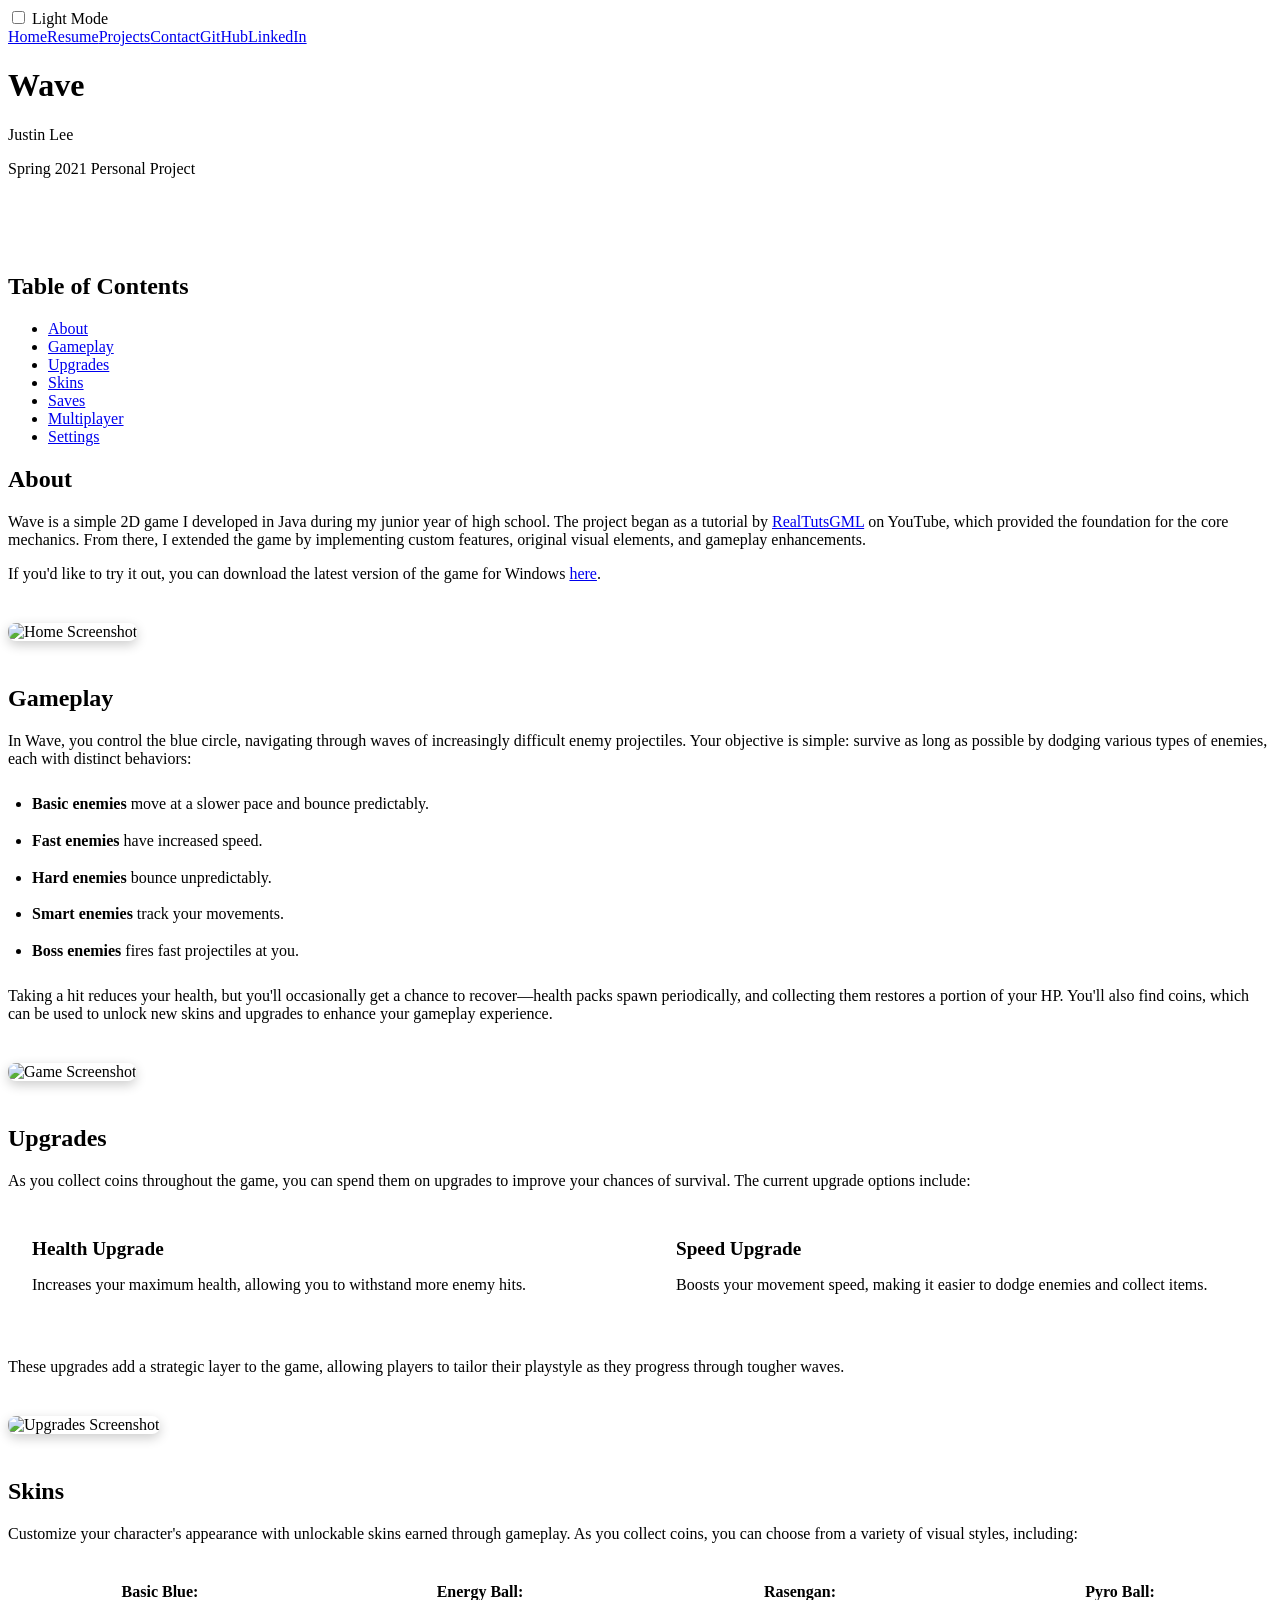
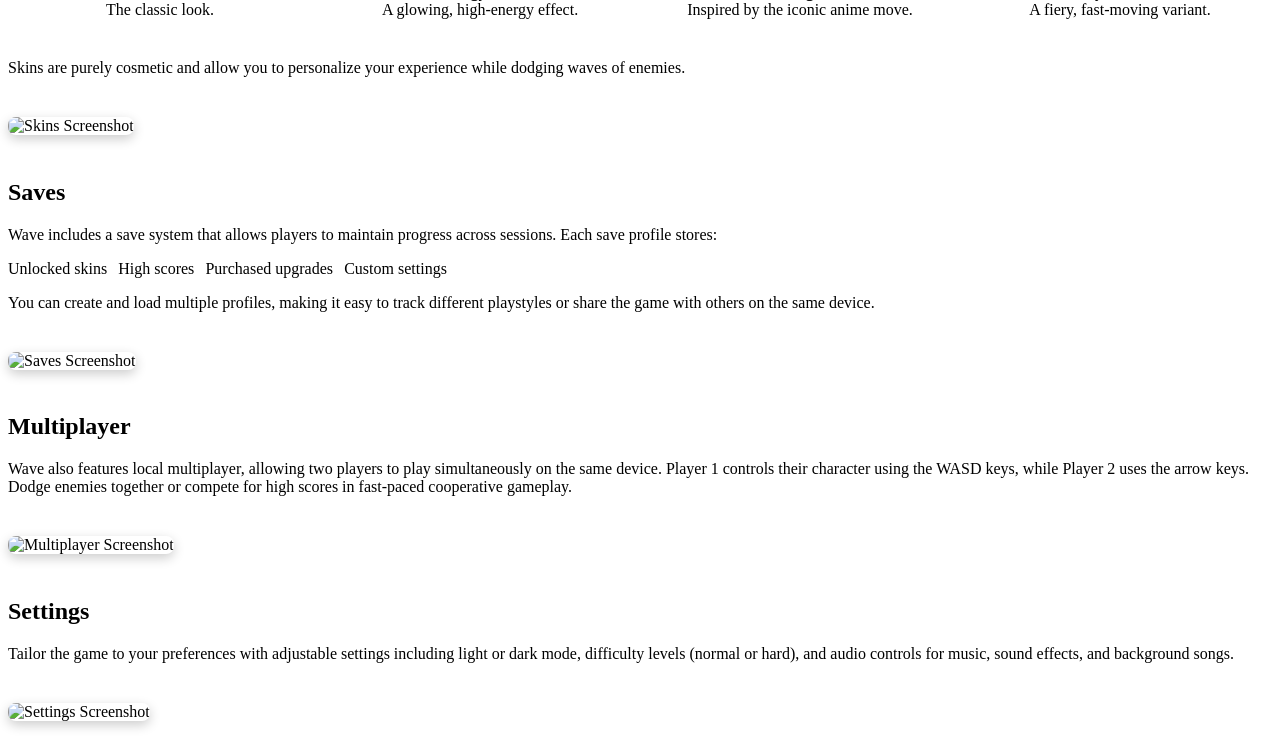
==== commit 97f7368f: "Updated tab title" ====
--- a/docs/index.html
+++ b/docs/index.html
@@ -7,7 +7,7 @@
     <link rel="stylesheet" href="styles.css">
     <meta charset="UTF-8">
     <meta name="viewport" content="width=device-width, initial-scale=1.0">
-    <title>Justin Lee: Wave</title>
+    <title>Wave</title>
     <link rel="icon" type="image/x-icon" href="favicon.ico">
 </head>
 
--- a/docs/styles.css
+++ b/docs/styles.css
@@ -95,34 +95,6 @@
   50% { transform: scale(1.05); }
 }
 
-.content h2 {
-    border-bottom: 2px solid var(--h2-bottom);
-    padding-bottom: 0.5em;
-    margin-bottom: 1.5em;
-    font-size: 1.8em;
-}
-
-.project-header {
-    text-align: center;
-    margin-bottom: 2em;
-    padding-bottom: 1em;
-    border-bottom: 2px solid var(--h2-bottom);
-}
-
-.project-author {
-    font-weight: 500;
-    font-size: large;
-}
-
-.project-date,
-.project-category {
-    margin: 0.2em;
-}
-
-.project-section {
-    margin: 3em 0;
-}
-
 /* Game-specific styles */
 .project-download {
     background: var(--download);
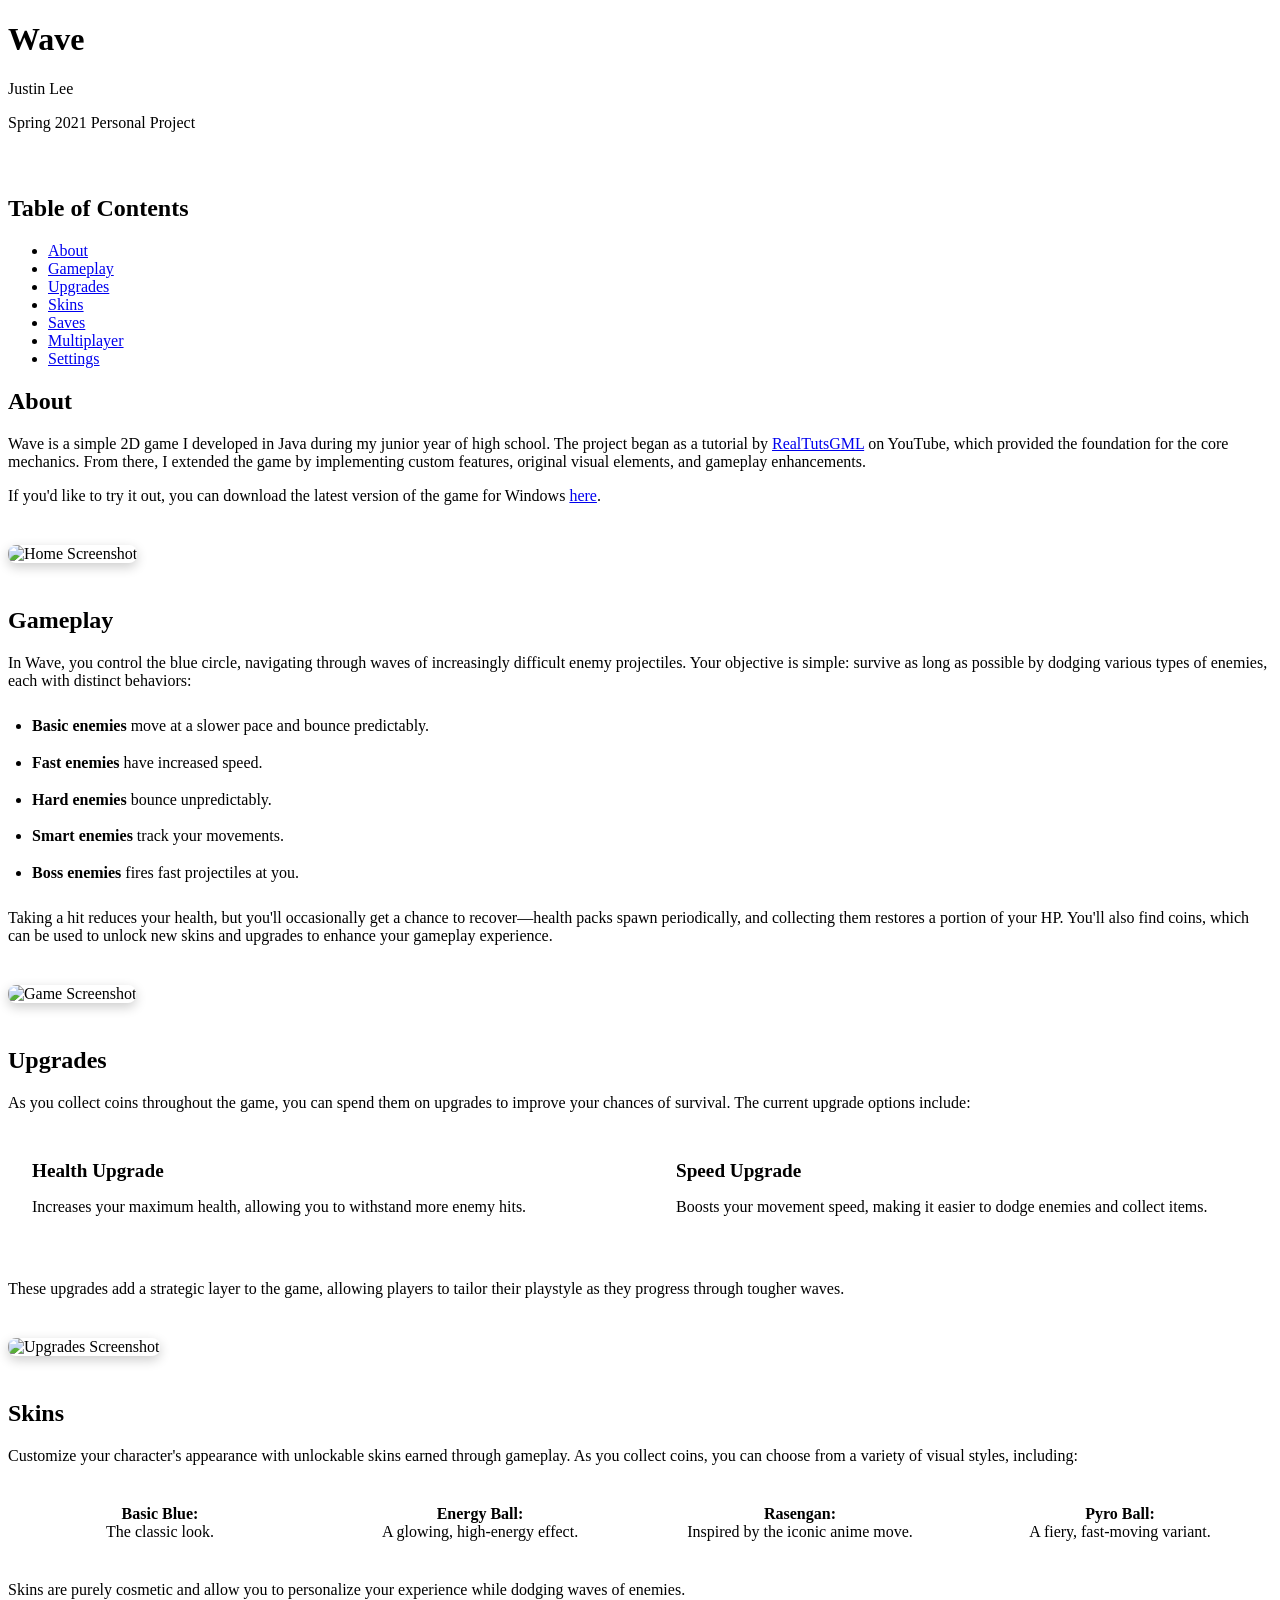
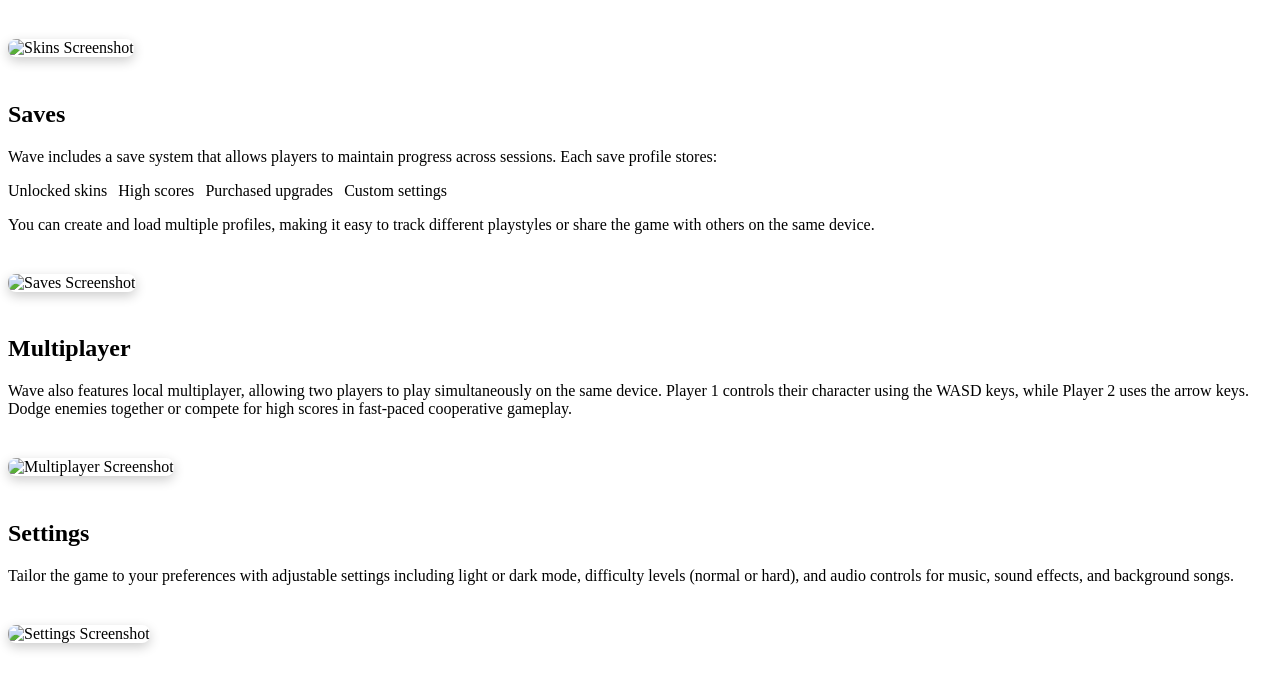
==== commit 02c5ad71: "Updated JS" ====
--- a/docs/index.html
+++ b/docs/index.html
@@ -2,7 +2,7 @@
 <html lang="en">
 
 <head>
-    <script src="script.js"></script>
+    <script src="https://musubi3.github.io/global.js" type="module"></script>
     <link rel="stylesheet" href="https://musubi3.github.io/global.css">
     <link rel="stylesheet" href="styles.css">
     <meta charset="UTF-8">
--- a/docs/styles.css
+++ b/docs/styles.css
@@ -104,7 +104,7 @@
     text-decoration: none;
     font-weight: 500;
     display: inline-block;
-    margin: 1em 0;
+    margin: 0;
     transition: all 0.2s ease;
 }
 
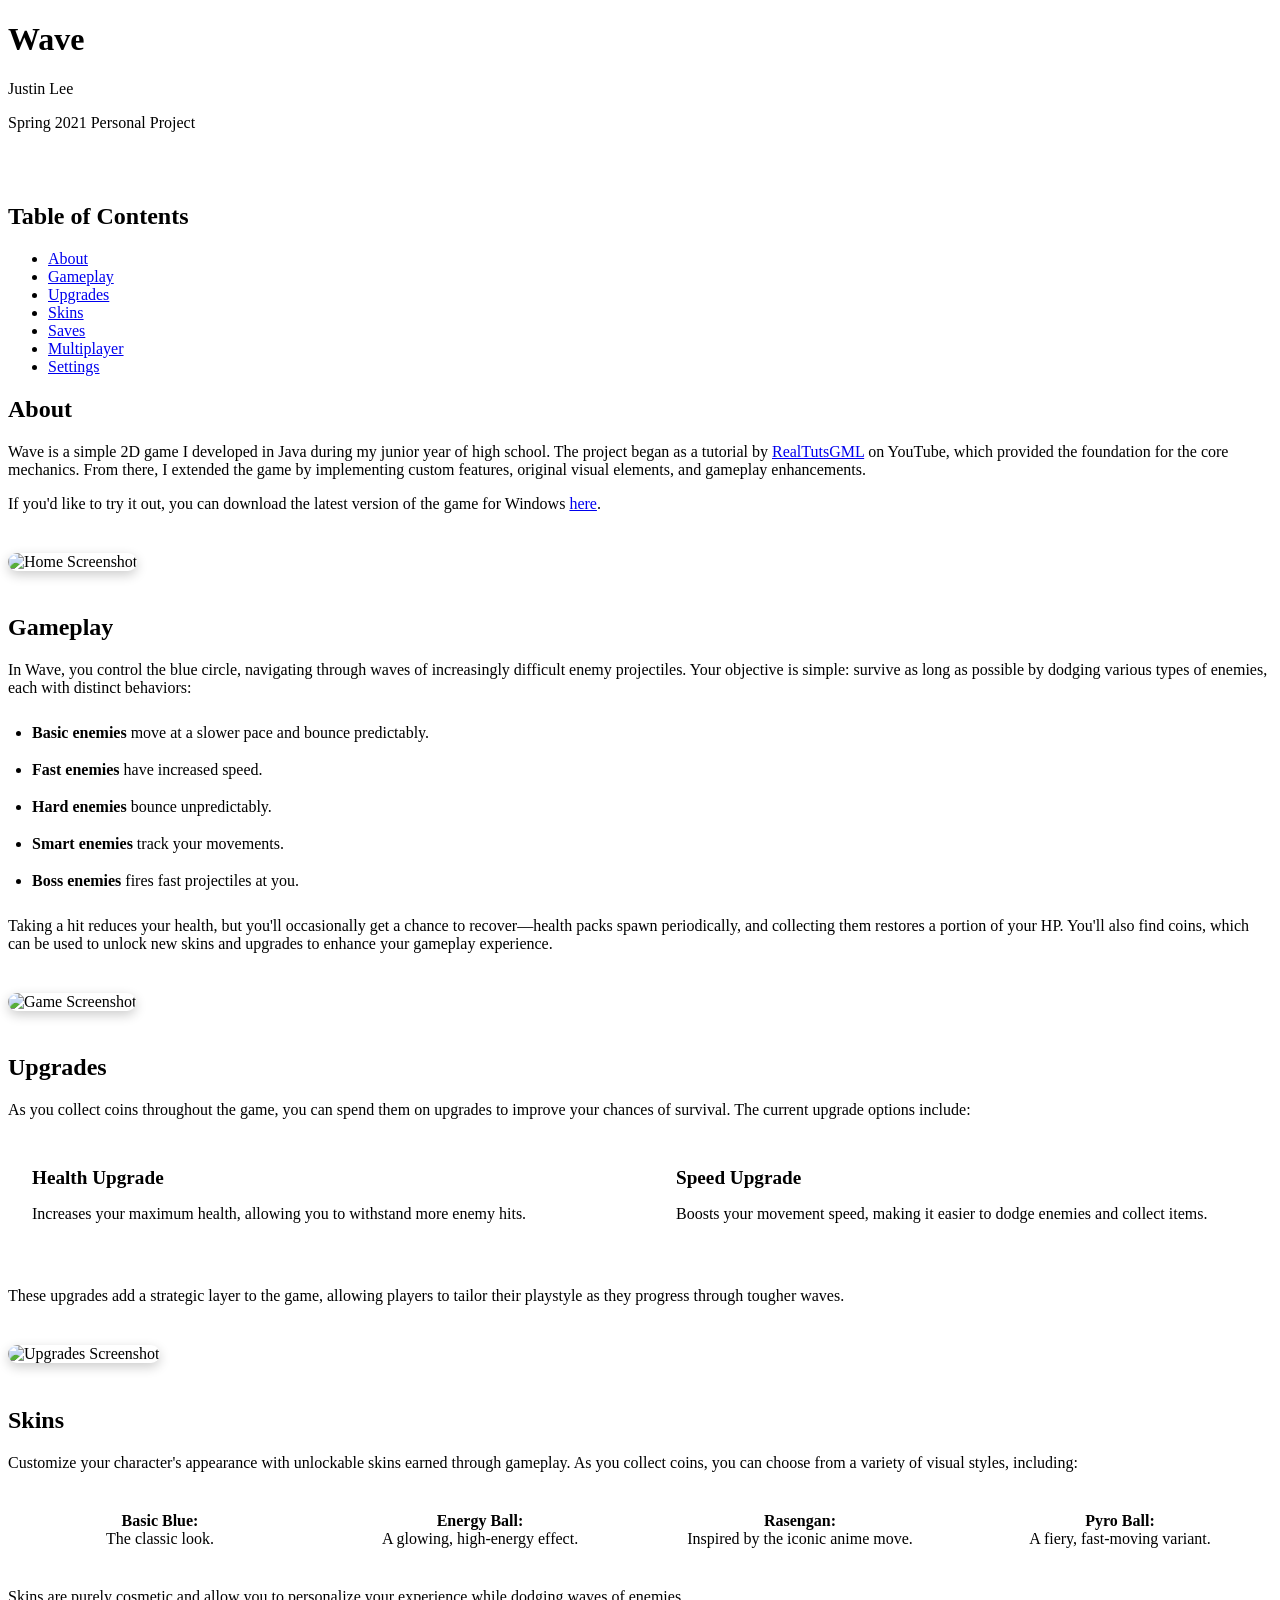
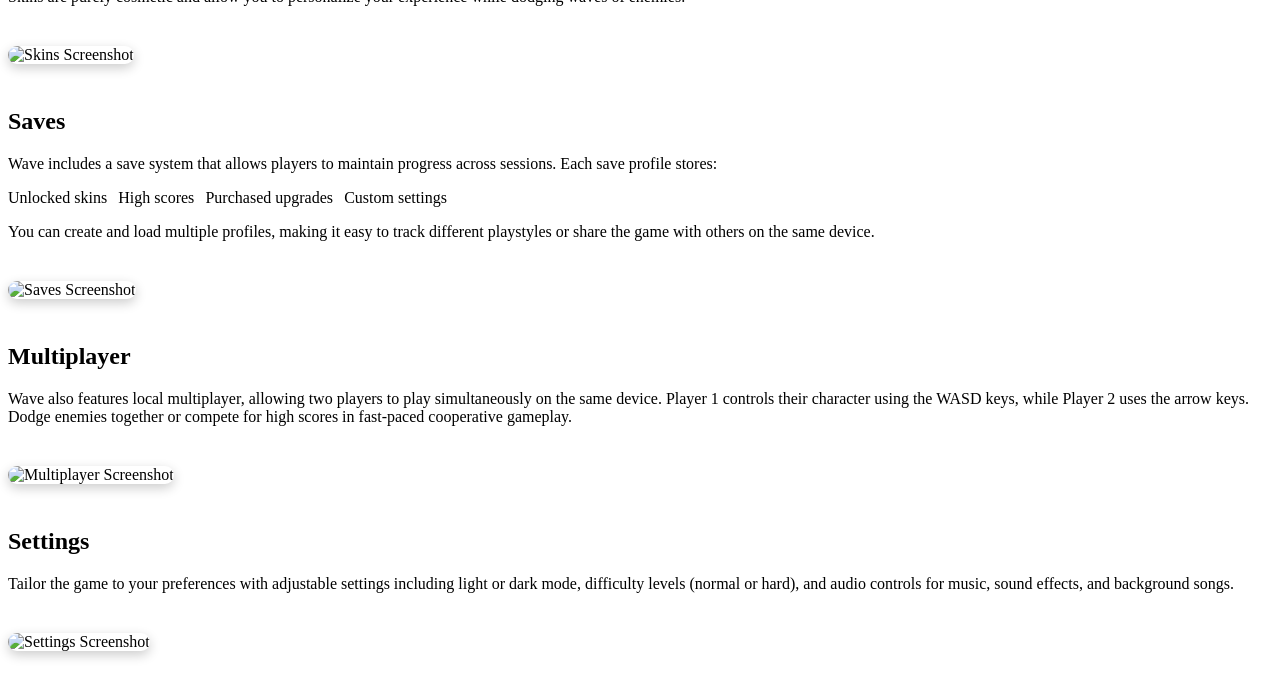
==== commit 9e9d8914: "Added github link to webpage" ====
--- a/docs/index.html
+++ b/docs/index.html
@@ -25,7 +25,8 @@
         </header>
 
         <div class="project-badges">
-            <a href="https://github.com/musubi3/Wave/releases" target="_blank" class="project-download">Download for Windows</a>
+            <a href="https://github.com/musubi3/Wave/releases/download/v1.1.0-beta/Wave-1.1-beta.exe" target="_blank" class="project-download">Download for Windows</a>
+            <a href="https://github.com/musubi3/Wave" class="project-download">View Code &nearr;</a>
         </div>
 
         <nav class="toc">
--- a/docs/styles.css
+++ b/docs/styles.css
@@ -98,13 +98,14 @@
 /* Game-specific styles */
 .project-download {
     background: var(--download);
+    box-shadow: 0 2px 12px var(--card-shadow);
     color: white;
-    padding: 0.8em 1.5em;
-    border-radius: 6px;
+    padding: 1em 2em;
+    border-radius: 12px;
     text-decoration: none;
     font-weight: 500;
     display: inline-block;
-    margin: 0;
+    margin-right: 0.5em;
     transition: all 0.2s ease;
 }
 
@@ -113,15 +114,10 @@
     background: var(--download-hover);
 }
 
-.project-download:active,
-.project-download:focus {
-    background: var(--download);
-}
-
 .project-image {
     max-width: 100%;
     height: auto;
-    border-radius: 8px;
+    border-radius: 12px;
     box-shadow: 0 4px 12px oklch(0% 0% 0 / 0.2);
     margin: 1.5em 0;
 }
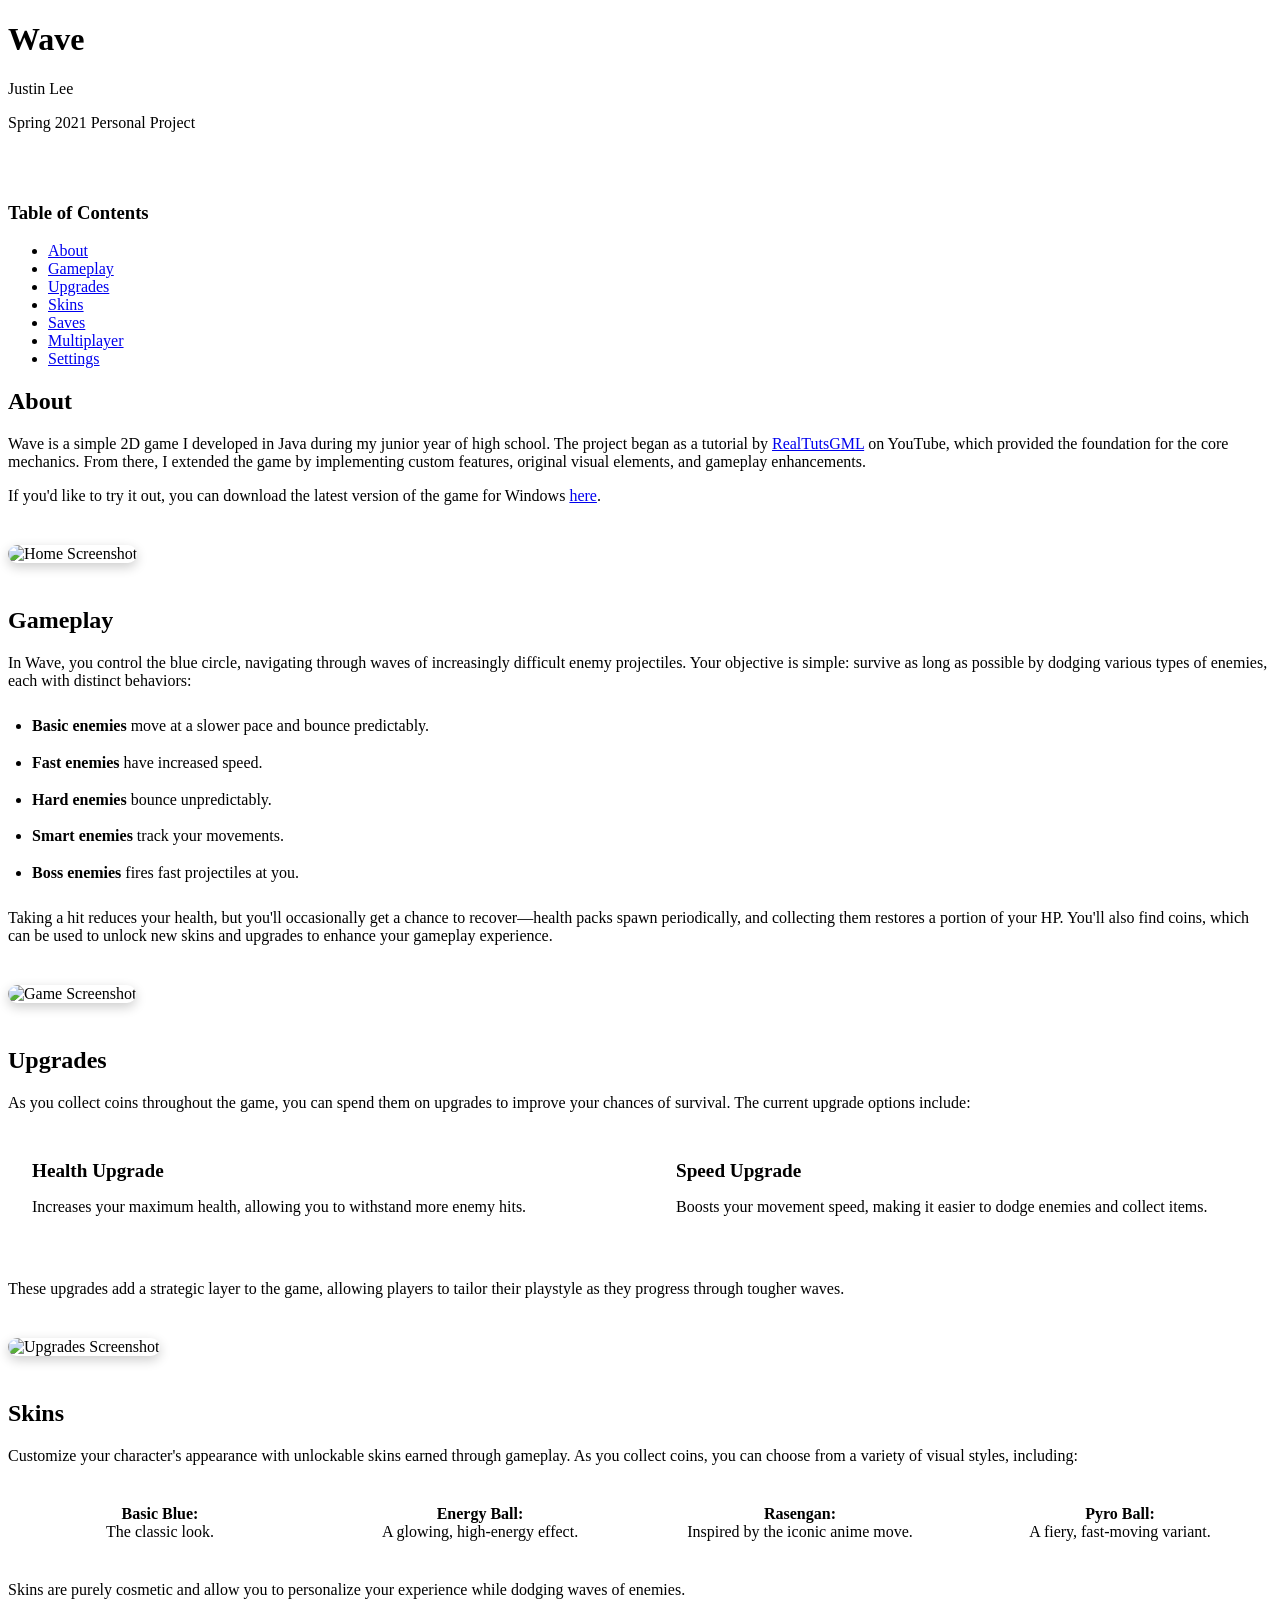
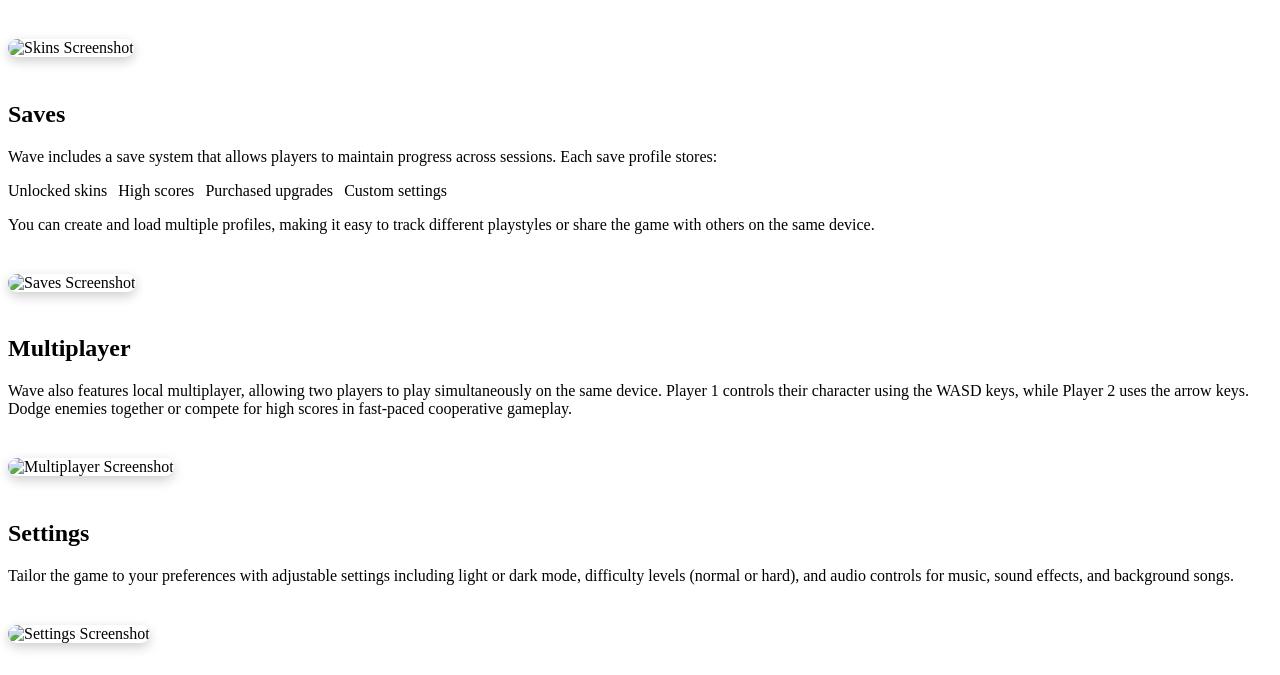
==== commit 2c20ac7d: "New TOC UI" ====
--- a/docs/index.html
+++ b/docs/index.html
@@ -30,7 +30,7 @@
         </div>
 
         <nav class="toc">
-            <h2>Table of Contents</h2>
+            <h3>Table of Contents</h3>
             <ul>
                 <li><a href="#about">About</a></li>
                 <li><a href="#gameplay">Gameplay</a></li>
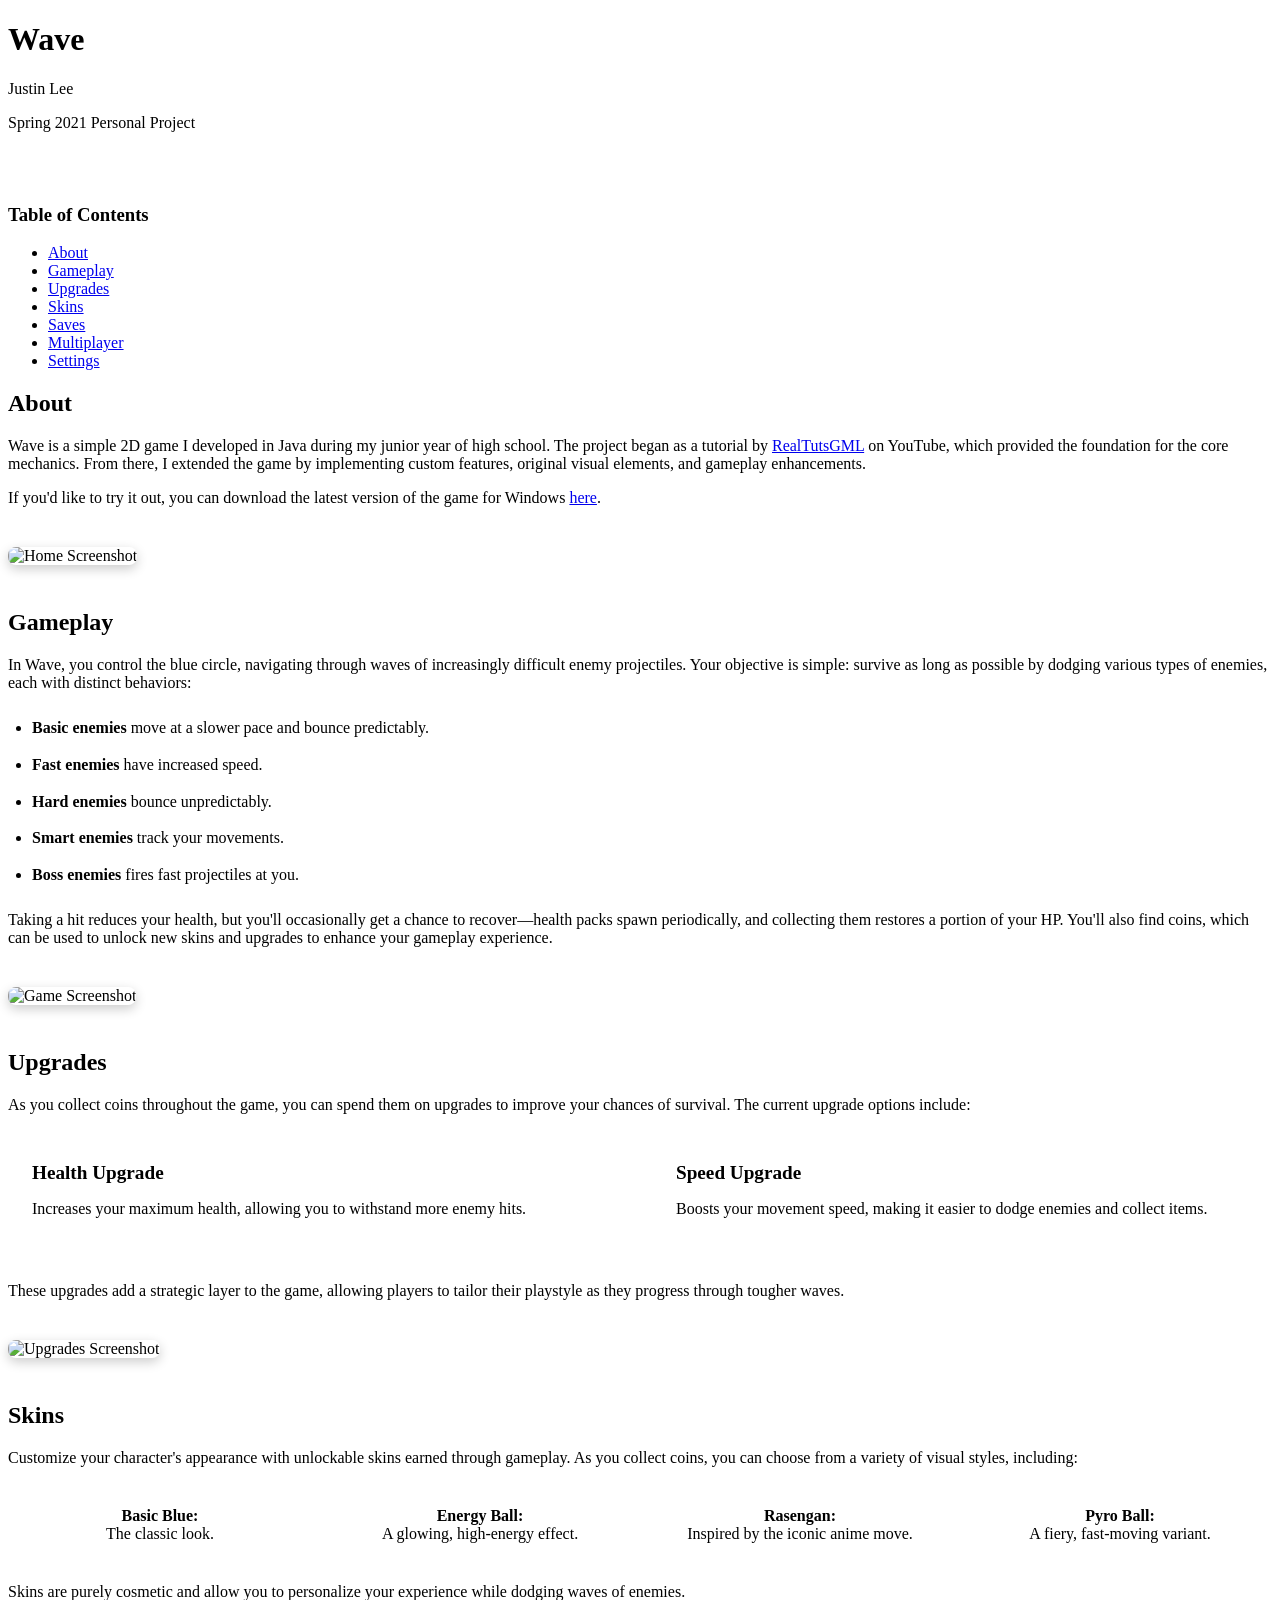
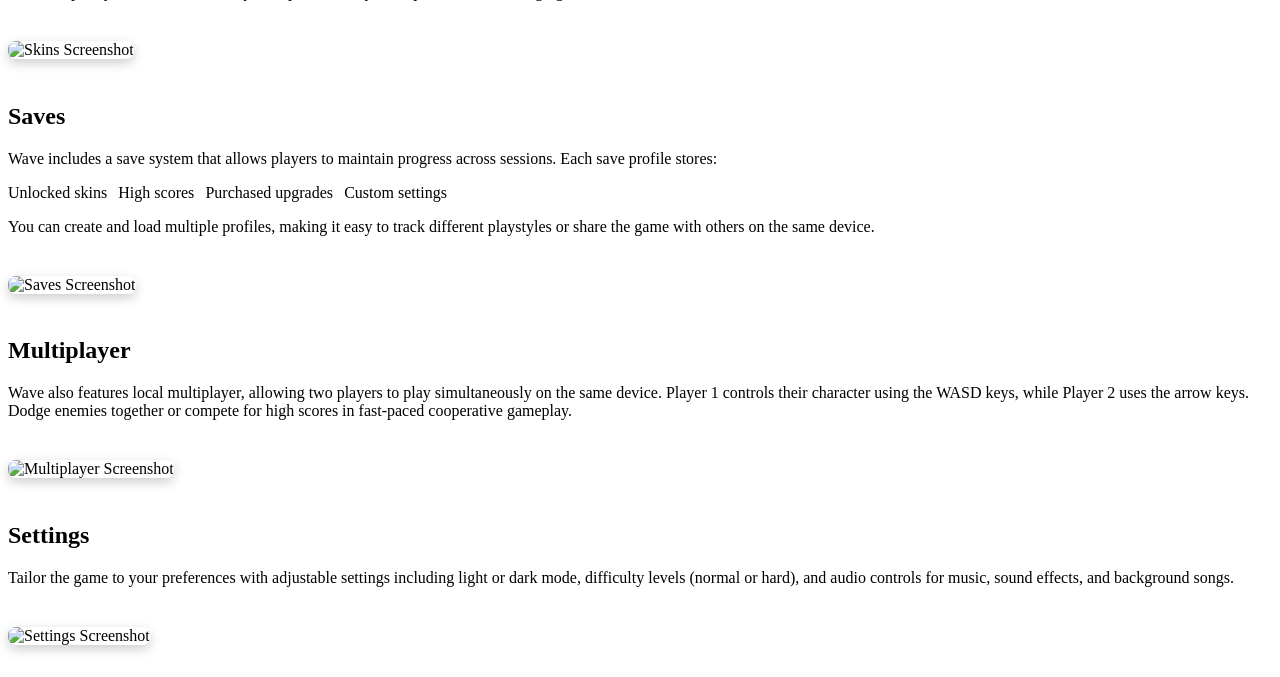
==== commit 72c4c2a1: "UI Updates" ====
--- a/docs/index.html
+++ b/docs/index.html
@@ -25,7 +25,14 @@
         </header>
 
         <div class="project-badges">
-            <a href="https://github.com/musubi3/Wave/releases/download/v1.1.0-beta/Wave-1.1-beta.exe" target="_blank" class="project-download">Download for Windows</a>
+            <a href="https://github.com/musubi3/Wave/releases/download/v1.1.0-beta/Wave-1.1-beta.exe" target="_blank"
+                class="project-download">
+                <svg xmlns="http://www.w3.org/2000/svg" viewBox="0 0 24 24" fill="currentColor" width="16" height="16"
+                    style="margin-right: 8px; vertical-align: text-bottom;">
+                    <path d="M2 2h9.5v9.5H2V2zm10.5 0H22v9.5h-9.5V2zM2 12.5h9.5V22H2v-9.5zm10.5 0H22V22h-9.5v-9.5z" />
+                </svg>
+                Download for Windows
+            </a>
             <a href="https://github.com/musubi3/Wave" class="project-download">View Code &nearr;</a>
         </div>
 
--- a/docs/styles.css
+++ b/docs/styles.css
@@ -85,11 +85,6 @@
   }
 }
 
-/* Hover effects */
-.project-download:hover {
-  animation: hoverPulse 0.5s ease-in-out;
-}
-
 @keyframes hoverPulse {
   0%, 100% { transform: scale(1); }
   50% { transform: scale(1.05); }
@@ -101,10 +96,11 @@
     box-shadow: 0 2px 12px var(--card-shadow);
     color: white;
     padding: 1em 2em;
-    border-radius: 12px;
+    border-radius: 8px;
     text-decoration: none;
     font-weight: 500;
-    display: inline-block;
+    display: inline-flex;
+    align-items: center;
     margin-right: 0.5em;
     transition: all 0.2s ease;
 }
@@ -112,12 +108,13 @@
 .project-download:hover {
     color: white;
     background: var(--download-hover);
+    animation: hoverPulse 0.5s ease-in-out;
 }
 
 .project-image {
     max-width: 100%;
     height: auto;
-    border-radius: 12px;
+    border-radius: 8px;
     box-shadow: 0 4px 12px oklch(0% 0% 0 / 0.2);
     margin: 1.5em 0;
 }
@@ -193,7 +190,7 @@
 .skin-list li {
     background: var(--tag);
     padding: 1em;
-    border-radius: 6px;
+    border-radius: 8px;
     text-align: center;
     border: 1px solid var(--tag-border);
     transition: all 0.2s ease;
@@ -213,4 +210,11 @@
     padding: 0.5em;
     cursor: pointer;
     color: var(--color-accent);
+}
+
+@media (max-width: 768px) {
+    .project-download {
+        padding: 0.8rem 1.6rem;
+        margin-bottom: 1em;
+    }
 }
